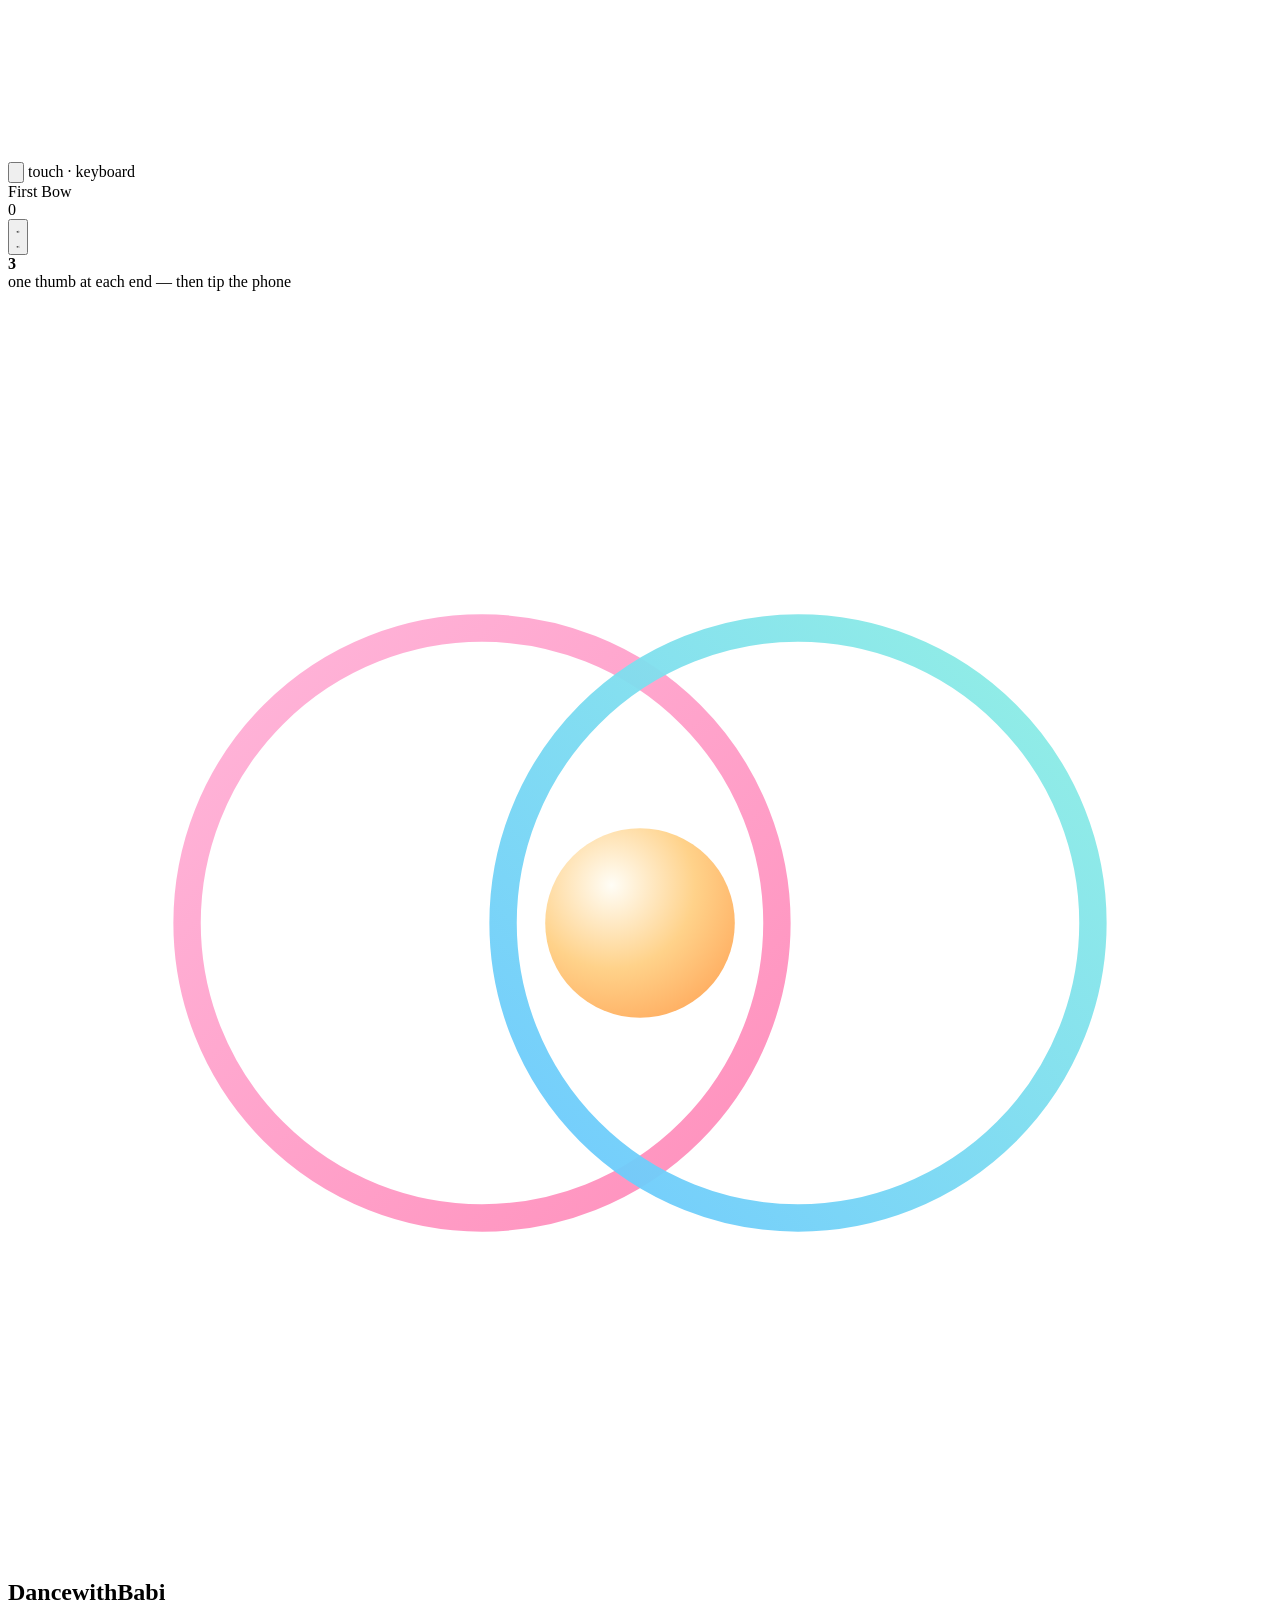
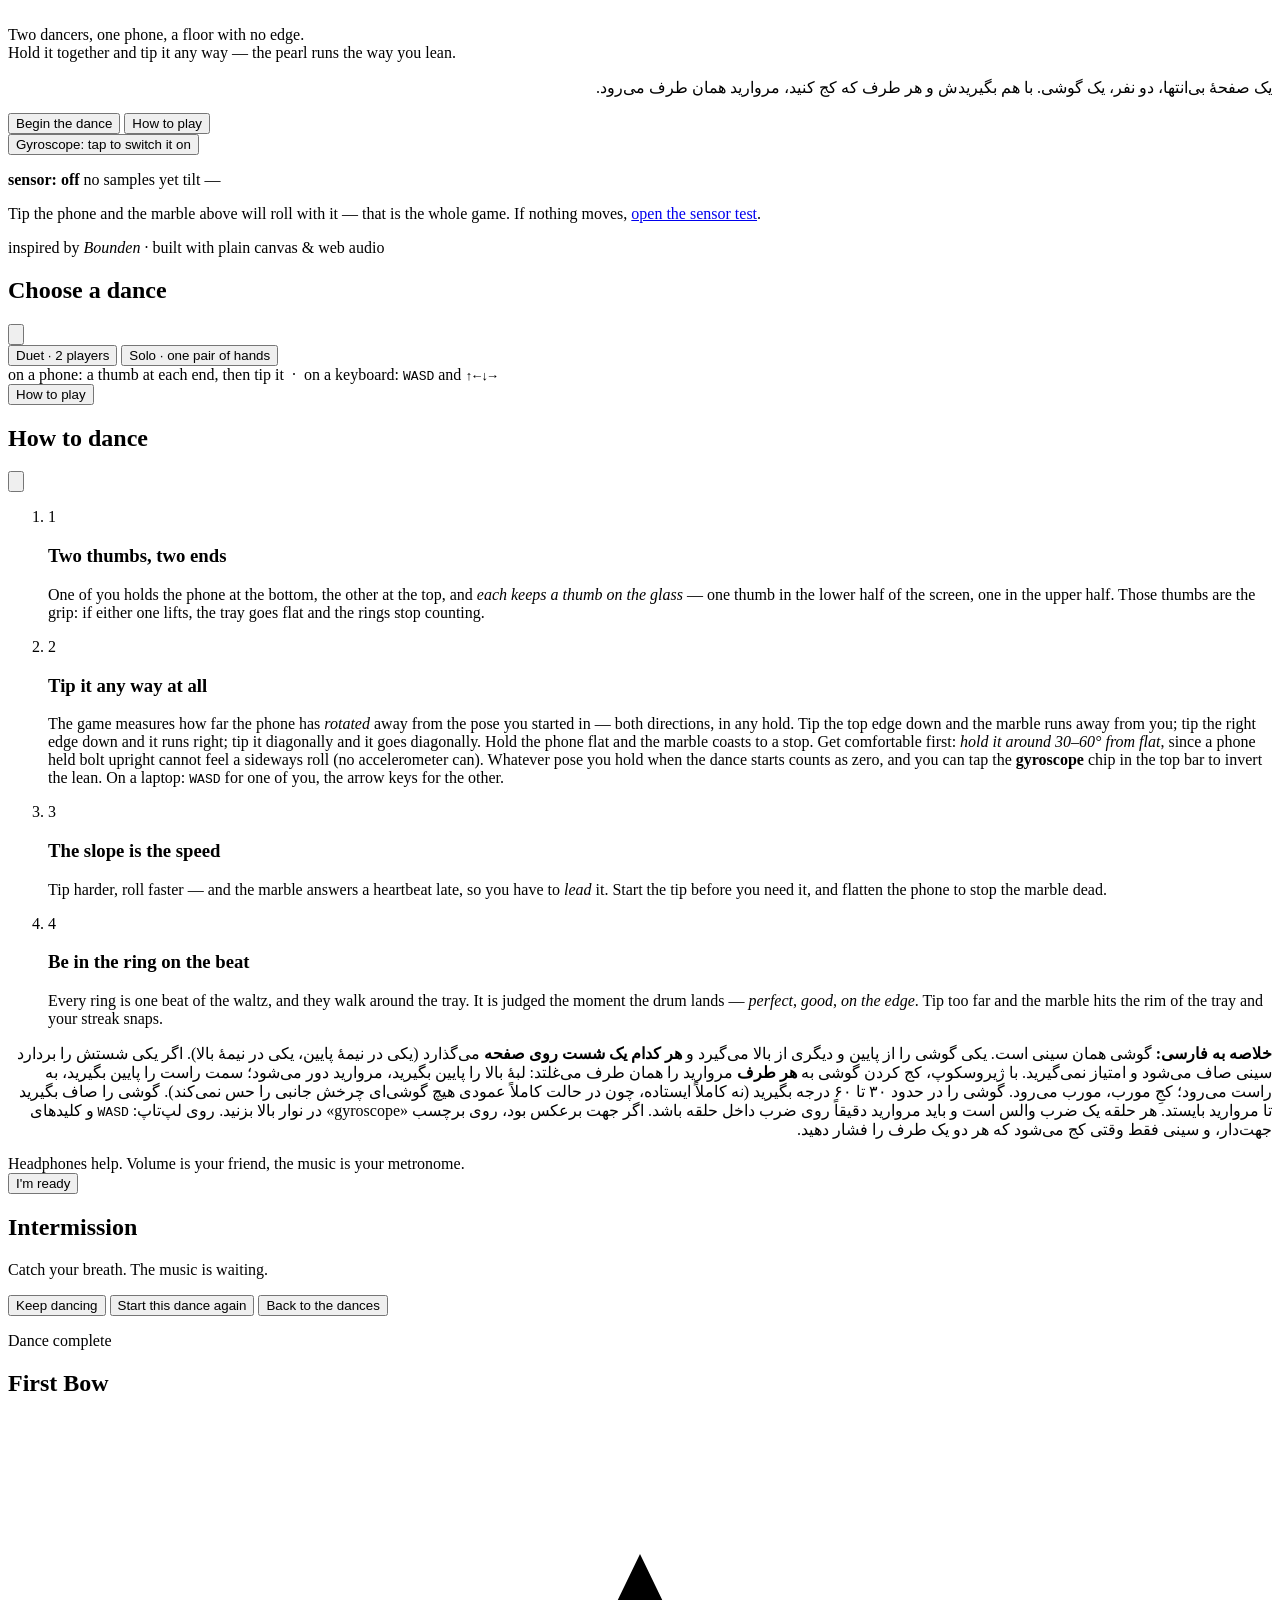
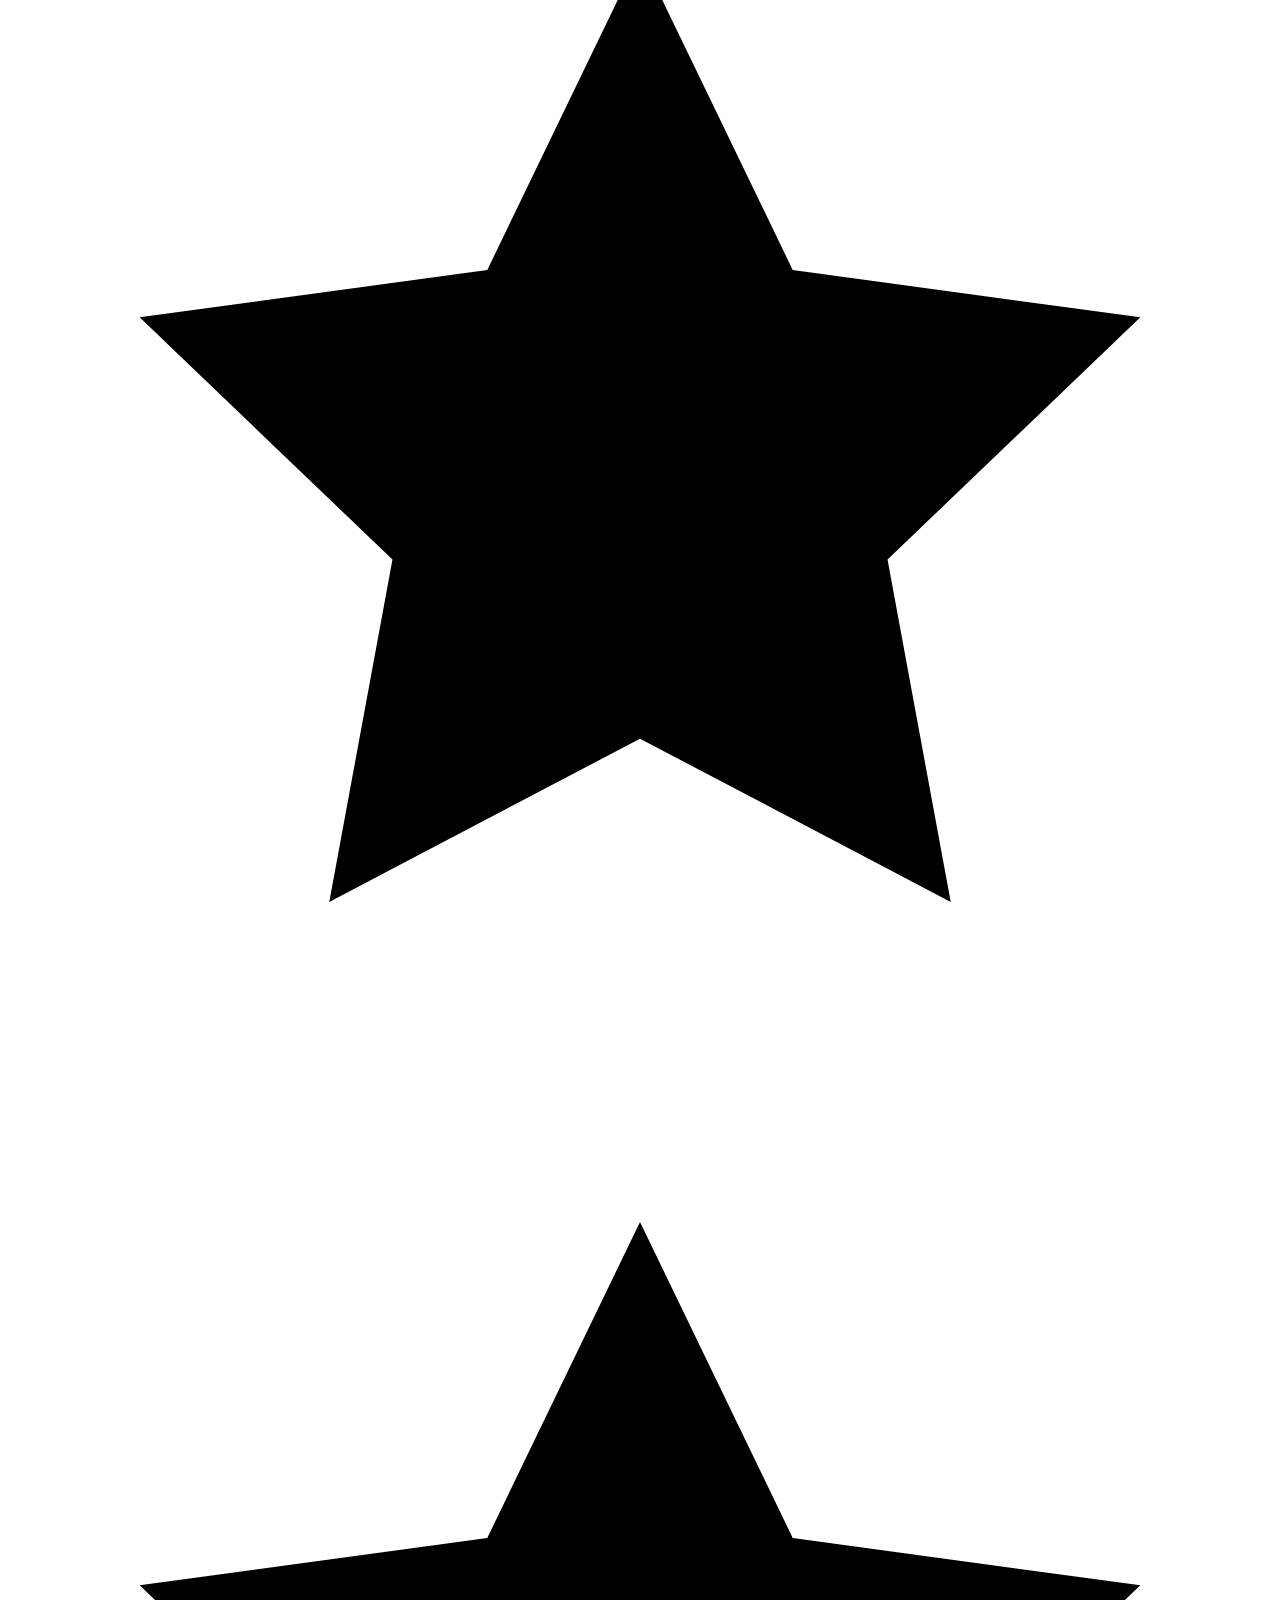
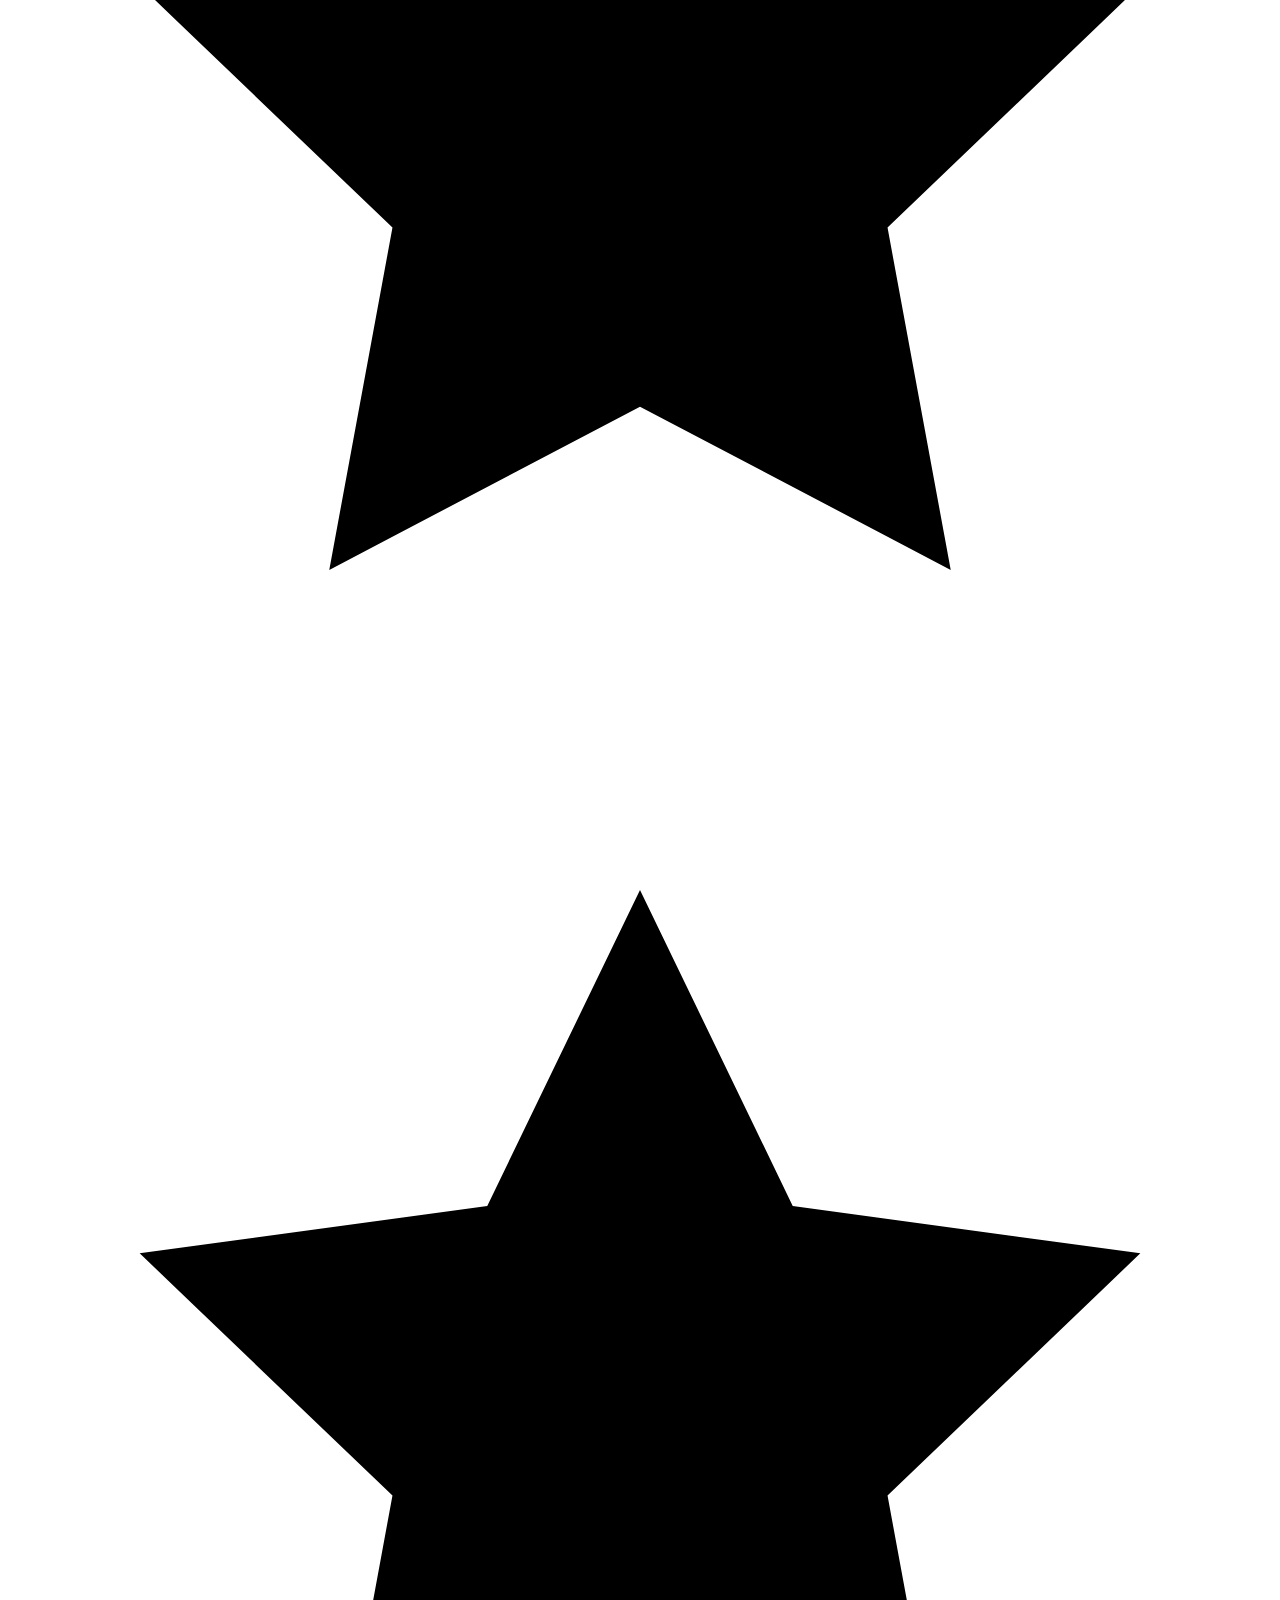
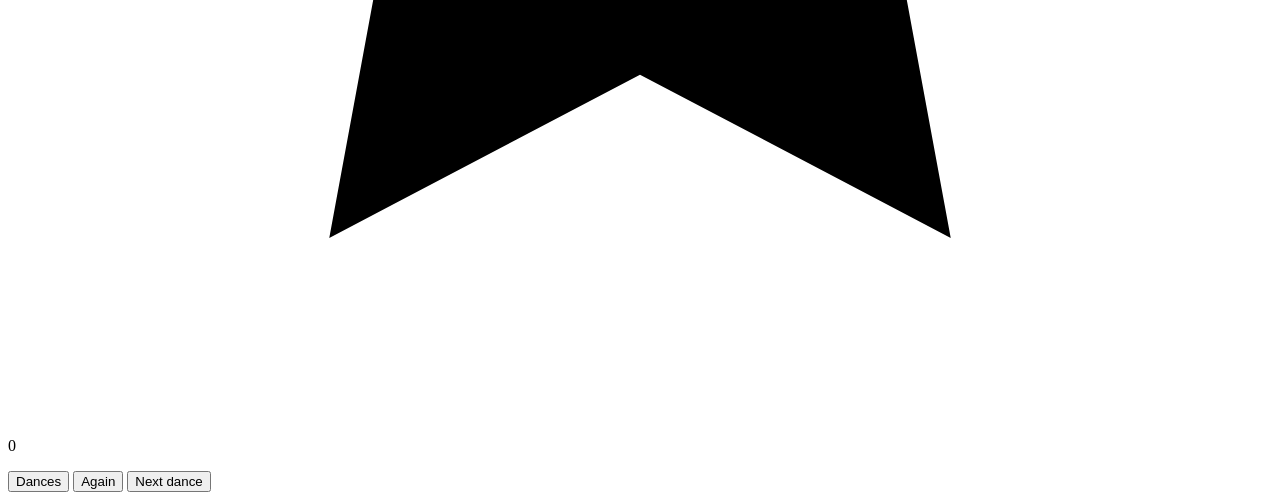
==== tools/template.html @ 55d6f2b8 "an open floor, ten dances No more tray. The stage is boundless.  - paths.js: the ribbon under the da" ====
<!doctype html>
<html lang="en">
<head>
<meta charset="utf-8" />
<meta name="viewport" content="width=device-width, initial-scale=1, viewport-fit=cover, maximum-scale=1, user-scalable=no" />
<title>Dance with Babi — a duet for one screen</title>
<meta name="description" content="Dance with Babi is a two-player dancing game for one phone. Hold it together, a thumb at each end, and tip it: the marble on screen rolls exactly the way your phone leans. Land it in every ring on the beat." />
<meta name="theme-color" content="#08050f" />
<meta property="og:title" content="Dance with Babi" />
<meta property="og:description" content="A two-player dancing game for one phone. Tip the phone any way you like and the marble rolls; land it in the ring on the beat." />
<meta property="og:type" content="website" />
<link rel="icon" href="data:image/svg+xml,%3Csvg xmlns='http://www.w3.org/2000/svg' viewBox='0 0 64 64'%3E%3Crect width='64' height='64' rx='14' fill='%230b0714'/%3E%3Ccircle cx='25' cy='32' r='13' fill='none' stroke='%23ff9ecb' stroke-width='3'/%3E%3Ccircle cx='39' cy='32' r='13' fill='none' stroke='%238ff0e2' stroke-width='3'/%3E%3Ccircle cx='32' cy='32' r='4' fill='%23ffd28a'/%3E%3C/svg%3E" />
<!-- /* INLINE:STYLE */ -->
</head>
<body>
<canvas id="stage" aria-label="Dance with Babi play field"></canvas>

<div id="ui">
  <!-- ─────────────────────────── HUD ─────────────────────────── -->
  <header id="topbar" class="hidden">
    <button class="icon-btn" id="btn-pause" aria-label="Pause">
      <svg viewBox="0 0 24 24" aria-hidden="true"><rect x="7" y="5" width="3.4" height="14" rx="1.4"/><rect x="13.6" y="5" width="3.4" height="14" rx="1.4"/></svg>
    </button>
    <span id="ctl" class="ctl">touch · keyboard</span>
    <div class="level-chip">
      <span id="hud-level">First Bow</span>
      <div class="progress"><i id="hud-progress"></i></div>
    </div>
    <div class="score-wrap">
      <span id="hud-score">0</span>
      <small id="hud-combo"></small>
    </div>
    <button class="icon-btn" id="btn-sound" aria-label="Toggle sound">
      <svg viewBox="0 0 24 24" aria-hidden="true" class="on"><path d="M4 9.5h3.2L12 6v12L7.2 14.5H4z"/><path d="M15.6 8.6a4.8 4.8 0 0 1 0 6.8" fill="none" stroke="currentColor" stroke-width="1.8" stroke-linecap="round"/><path d="M18.2 6a8.2 8.2 0 0 1 0 12" fill="none" stroke="currentColor" stroke-width="1.8" stroke-linecap="round"/></svg>
      <svg viewBox="0 0 24 24" aria-hidden="true" class="off"><path d="M4 9.5h3.2L12 6v12L7.2 14.5H4z"/><path d="M16 9.5l5 5M21 9.5l-5 5" fill="none" stroke="currentColor" stroke-width="1.8" stroke-linecap="round"/></svg>
    </button>
  </header>

  <div id="countin" class="hidden"><b>3</b></div>
  <div id="hint" class="hidden">one thumb at each end — then tip the phone</div>
  <div id="judge" aria-live="polite"></div>

  <!-- ──────────────────────── SCREENS ──────────────────────── -->
  <main id="screens">

    <!-- TITLE -->
    <section class="screen" id="screen-title">
      <div class="panel title-panel">
        <div class="emblem">
          <svg viewBox="0 0 120 120" aria-hidden="true">
            <defs>
              <linearGradient id="emb-a" x1="0" y1="0" x2="1" y2="1">
                <stop offset="0" stop-color="#ffb3d9"/><stop offset="1" stop-color="#ff8ab8"/>
              </linearGradient>
              <linearGradient id="emb-b" x1="1" y1="0" x2="0" y2="1">
                <stop offset="0" stop-color="#8ff0e2"/><stop offset="1" stop-color="#69c7ff"/>
              </linearGradient>
              <radialGradient id="emb-p" cx="0.35" cy="0.3" r="0.8">
                <stop offset="0" stop-color="#fffdf6"/><stop offset="0.55" stop-color="#ffd28a"/><stop offset="1" stop-color="#ffab5e"/>
              </radialGradient>
            </defs>
            <circle cx="45" cy="60" r="28" fill="none" stroke="url(#emb-a)" stroke-width="2.6" opacity=".95"/>
            <circle cx="75" cy="60" r="28" fill="none" stroke="url(#emb-b)" stroke-width="2.6" opacity=".95"/>
            <circle cx="60" cy="60" r="9" fill="url(#emb-p)"/>
          </svg>
        </div>
        <h1>Dance<span class="with">with</span>Babi</h1>
        <p class="tagline">Two dancers, one phone, a floor with no edge.<br/>Hold it together and tip it any way — the pearl runs the way you lean.</p>
        <p class="tagline fa" dir="rtl" lang="fa">یک صفحهٔ بی‌انتها، دو نفر، یک گوشی. با هم بگیریدش و هر طرف که کج کنید، مروارید همان طرف می‌رود.</p>
        <div class="title-actions">
          <button class="btn primary" data-go="levels">Begin the dance</button>
          <button class="btn ghost" data-go="howto">How to play</button>
        </div>
        <button class="motion-btn" id="btn-motion" type="button">
          <i class="dot" aria-hidden="true"></i>
          <span id="motion-label">Gyroscope: tap to switch it on</span>
        </button>
        <p class="motion-note hidden" id="motion-note"></p>
        <div class="sensor" id="sensor">
          <b id="sensor-state">sensor: off</b>
          <span id="sensor-raw">no samples yet</span>
          <span id="sensor-tilt">tilt —</span>
        </div>
        <p class="motion-tip">Tip the phone and the marble above will roll with it — that is the whole game.
          If nothing moves, <a href="./sensor.html">open the sensor test</a>.</p>
        
        <p class="foot-note">inspired by <em>Bounden</em> · built with plain canvas &amp; web audio</p>
      </div>
    </section>

    <!-- LEVEL SELECT -->
    <section class="screen hidden" id="screen-levels">
      <div class="panel wide">
        <div class="panel-head">
          <h2>Choose a dance</h2>
          <button class="icon-btn small" data-go="title" aria-label="Back">
            <svg viewBox="0 0 24 24" aria-hidden="true"><path d="M14.5 5.5L8 12l6.5 6.5" fill="none" stroke="currentColor" stroke-width="2" stroke-linecap="round" stroke-linejoin="round"/></svg>
          </button>
        </div>

        <div class="mode-switch" role="group" aria-label="Mode">
          <button class="seg active" data-mode="duet">Duet · 2 players</button>
          <button class="seg" data-mode="solo">Solo · one pair of hands</button>
        </div>

        <div id="level-grid" class="level-grid"></div>

        <div class="panel-foot">
          <div class="hint">
            on a phone: a thumb at each end, then tip it &nbsp;·&nbsp; on a keyboard: <kbd>W</kbd><kbd>A</kbd><kbd>S</kbd><kbd>D</kbd> and <kbd>↑</kbd><kbd>←</kbd><kbd>↓</kbd><kbd>→</kbd>
          </div>
          <button class="btn tiny ghost" data-go="howto">How to play</button>
        </div>
      </div>
    </section>

    <!-- HOW TO PLAY -->
    <section class="screen hidden" id="screen-howto">
      <div class="panel wide">
        <div class="panel-head">
          <h2>How to dance</h2>
          <button class="icon-btn small" data-go="levels" aria-label="Back">
            <svg viewBox="0 0 24 24" aria-hidden="true"><path d="M14.5 5.5L8 12l6.5 6.5" fill="none" stroke="currentColor" stroke-width="2" stroke-linecap="round" stroke-linejoin="round"/></svg>
          </button>
        </div>
        <ol class="steps">
          <li>
            <span class="num">1</span>
            <div>
              <h3>Two thumbs, two ends</h3>
              <p>One of you holds the phone at the bottom, the other at the top, and <em>each keeps a thumb on the glass</em> — one thumb in the lower half of the screen, one in the upper half. Those thumbs are the grip: if either one lifts, the tray goes flat and the rings stop counting.</p>
            </div>
          </li>
          <li>
            <span class="num">2</span>
            <div>
              <h3>Tip it any way at all</h3>
              <p>The game measures how far the phone has <em>rotated</em> away from the pose you started in — both directions, in any hold. Tip the top edge down and the marble runs away from you; tip the right edge down and it runs right; tip it diagonally and it goes diagonally. Hold the phone flat and the marble coasts to a stop. Get comfortable first: <em>hold it around 30–60° from flat</em>, since a phone held bolt upright cannot feel a sideways roll (no accelerometer can). Whatever pose you hold when the dance starts counts as zero, and you can tap the <b>gyroscope</b> chip in the top bar to invert the lean. On a laptop: <kbd>W</kbd><kbd>A</kbd><kbd>S</kbd><kbd>D</kbd> for one of you, the arrow keys for the other.</p>
            </div>
          </li>
          <li>
            <span class="num">3</span>
            <div>
              <h3>The slope is the speed</h3>
              <p>Tip harder, roll faster — and the marble answers a heartbeat late, so you have to <em>lead</em> it. Start the tip before you need it, and flatten the phone to stop the marble dead.</p>
            </div>
          </li>
          <li>
            <span class="num">4</span>
            <div>
              <h3>Be in the ring on the beat</h3>
              <p>Every ring is one beat of the waltz, and they walk around the tray. It is judged the moment the drum lands — <em>perfect</em>, <em>good</em>, <em>on the edge</em>. Tip too far and the marble hits the rim of the tray and your streak snaps.</p>
            </div>
          </li>
        </ol>
        <div class="steps fa" dir="rtl" lang="fa">
          <p><b>خلاصه به فارسی:</b> گوشی همان سینی است. یکی گوشی را از پایین و دیگری از بالا می‌گیرد و <b>هر کدام یک شست روی صفحه</b> می‌گذارد (یکی در نیمهٔ پایین، یکی در نیمهٔ بالا). اگر یکی شستش را بردارد سینی صاف می‌شود و امتیاز نمی‌گیرید. با ژیروسکوپ، کج کردن گوشی به <b>هر طرف</b> مروارید را همان طرف می‌غلتد: لبهٔ بالا را پایین بگیرید، مروارید دور می‌شود؛ سمت راست را پایین بگیرید، به راست می‌رود؛ کجِ مورب، مورب می‌رود. گوشی را در حدود ۳۰ تا ۶۰ درجه بگیرید (نه کاملاً ایستاده، چون در حالت کاملاً عمودی هیچ گوشی‌ای چرخش جانبی را حس نمی‌کند). گوشی را صاف بگیرید تا مروارید بایستد. هر حلقه یک ضرب والس است و باید مروارید دقیقاً روی ضرب داخل حلقه باشد. اگر جهت برعکس بود، روی برچسب «gyroscope» در نوار بالا بزنید. روی لپ‌تاپ: <kbd>W</kbd><kbd>A</kbd><kbd>S</kbd><kbd>D</kbd> و کلیدهای جهت‌دار، و سینی فقط وقتی کج می‌شود که هر دو یک طرف را فشار دهید.</p>
        </div>
        <div class="panel-foot">
          <div class="hint">Headphones help. Volume is your friend, the music is your metronome.</div>
          <button class="btn primary" data-go="levels">I'm ready</button>
        </div>
      </div>
    </section>

    <!-- PAUSE -->
    <section class="screen hidden" id="screen-pause">
      <div class="panel">
        <h2>Intermission</h2>
        <p class="tagline">Catch your breath. The music is waiting.</p>
        <div class="stack">
          <button class="btn primary" data-pause="resume">Keep dancing</button>
          <button class="btn ghost" data-pause="restart">Start this dance again</button>
          <button class="btn ghost" data-pause="quit">Back to the dances</button>
        </div>
      </div>
    </section>

    <!-- RESULTS -->
    <section class="screen hidden" id="screen-results">
      <div class="panel">
        <p class="kicker" id="res-kicker">Dance complete</p>
        <h2 id="res-title">First Bow</h2>
        <div class="stars" id="res-stars">
          <svg viewBox="0 0 24 24"><path d="M12 2.6l2.9 6 6.6.9-4.8 4.6 1.2 6.5L12 17.5 6.1 20.6l1.2-6.5L2.5 9.5l6.6-.9z"/></svg>
          <svg viewBox="0 0 24 24"><path d="M12 2.6l2.9 6 6.6.9-4.8 4.6 1.2 6.5L12 17.5 6.1 20.6l1.2-6.5L2.5 9.5l6.6-.9z"/></svg>
          <svg viewBox="0 0 24 24"><path d="M12 2.6l2.9 6 6.6.9-4.8 4.6 1.2 6.5L12 17.5 6.1 20.6l1.2-6.5L2.5 9.5l6.6-.9z"/></svg>
        </div>
        <p class="res-score"><span id="res-score">0</span><small id="res-best"></small></p>
        <div class="res-breakdown" id="res-breakdown"></div>
        <div class="stack row">
          <button class="btn ghost" data-go="levels">Dances</button>
          <button class="btn primary" id="btn-again">Again</button>
          <button class="btn ghost hidden" id="btn-next">Next dance</button>
        </div>
      </div>
    </section>

  </main>
</div>

<!-- /* INLINE:SCRIPT */ -->
</body>
</html>
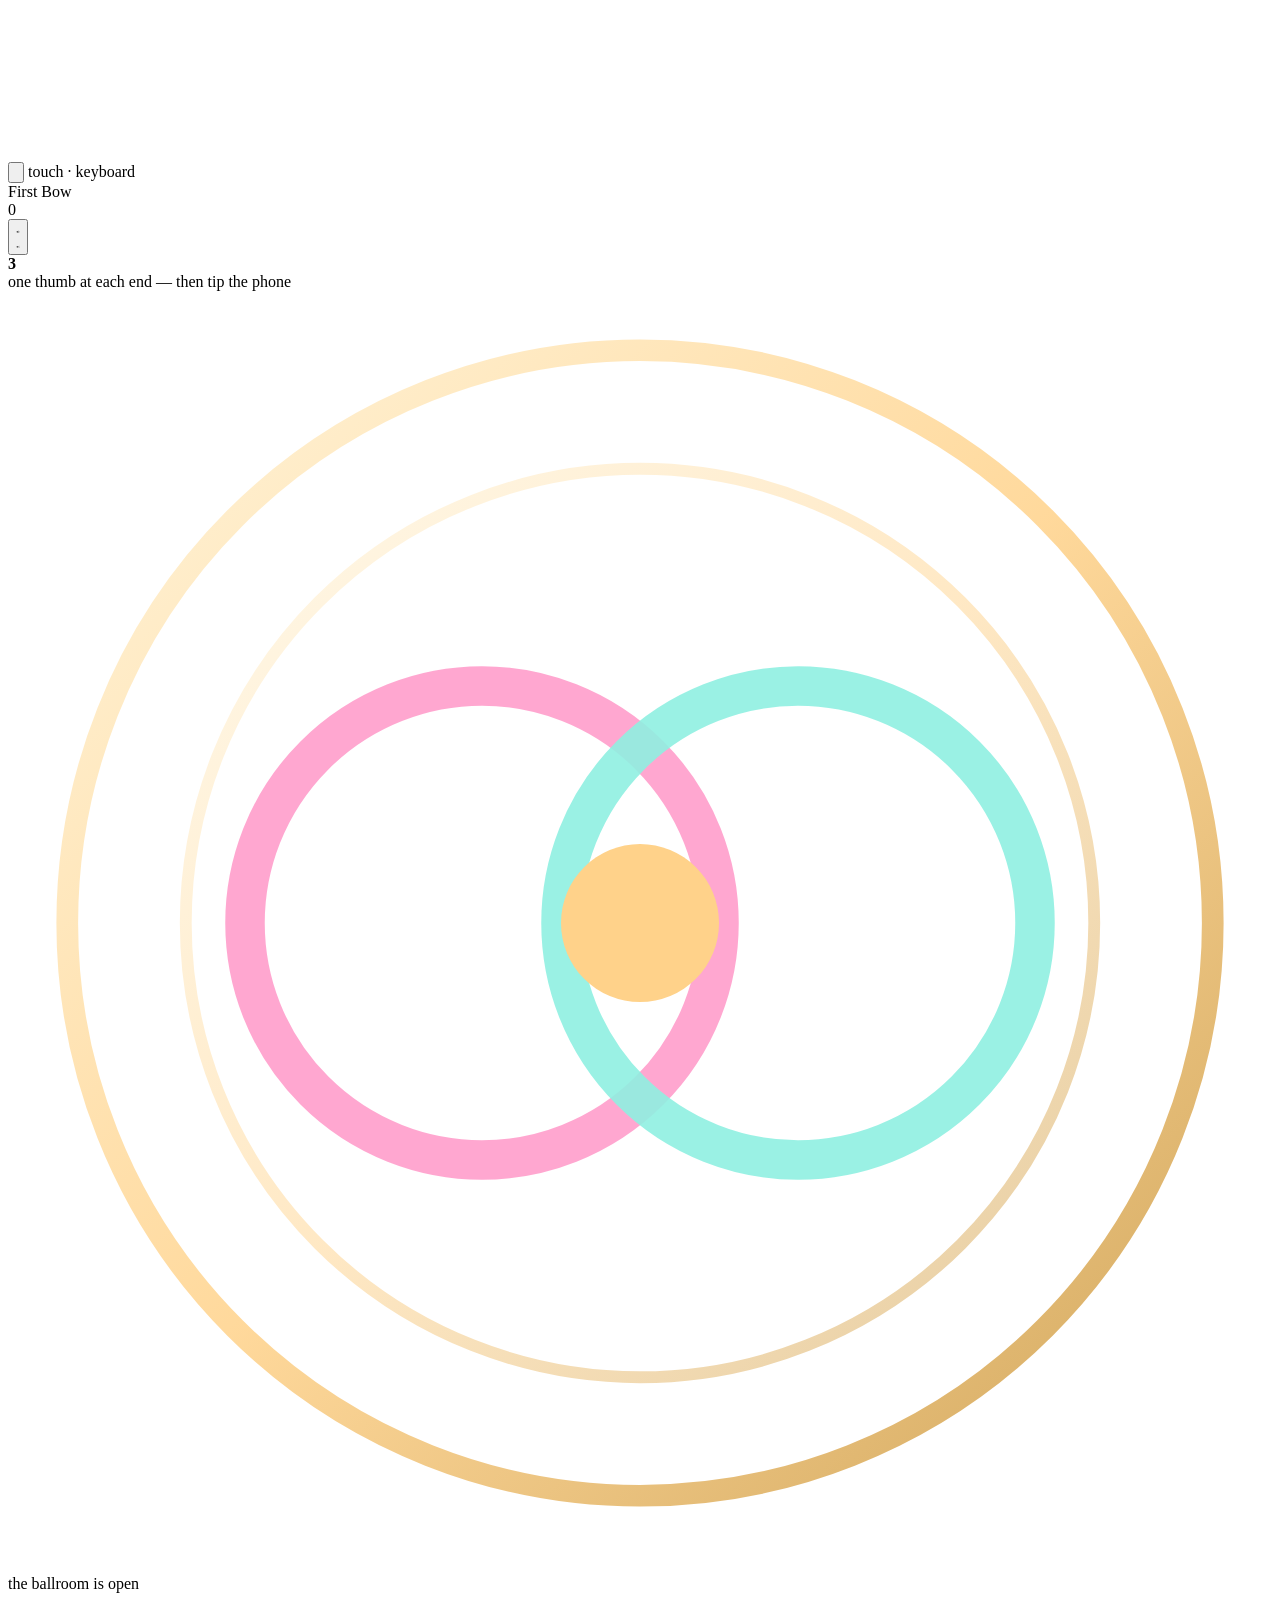
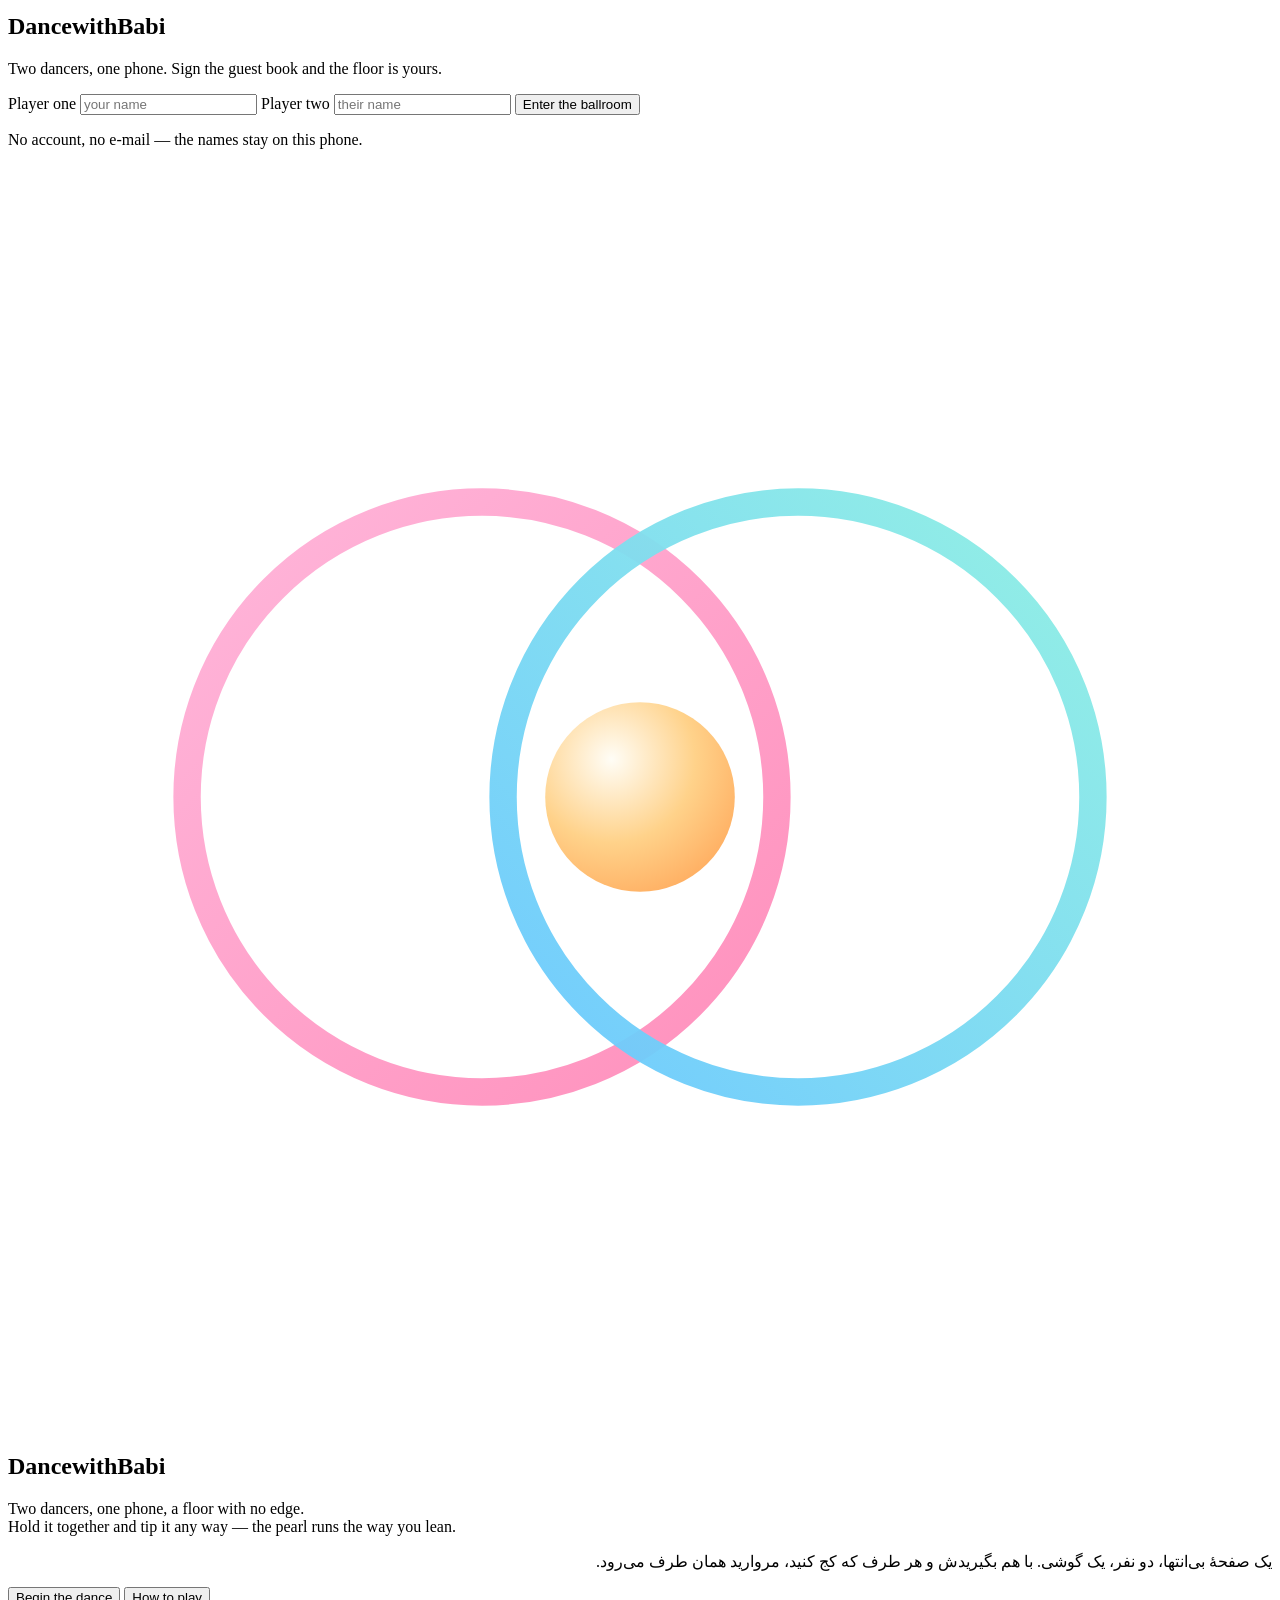
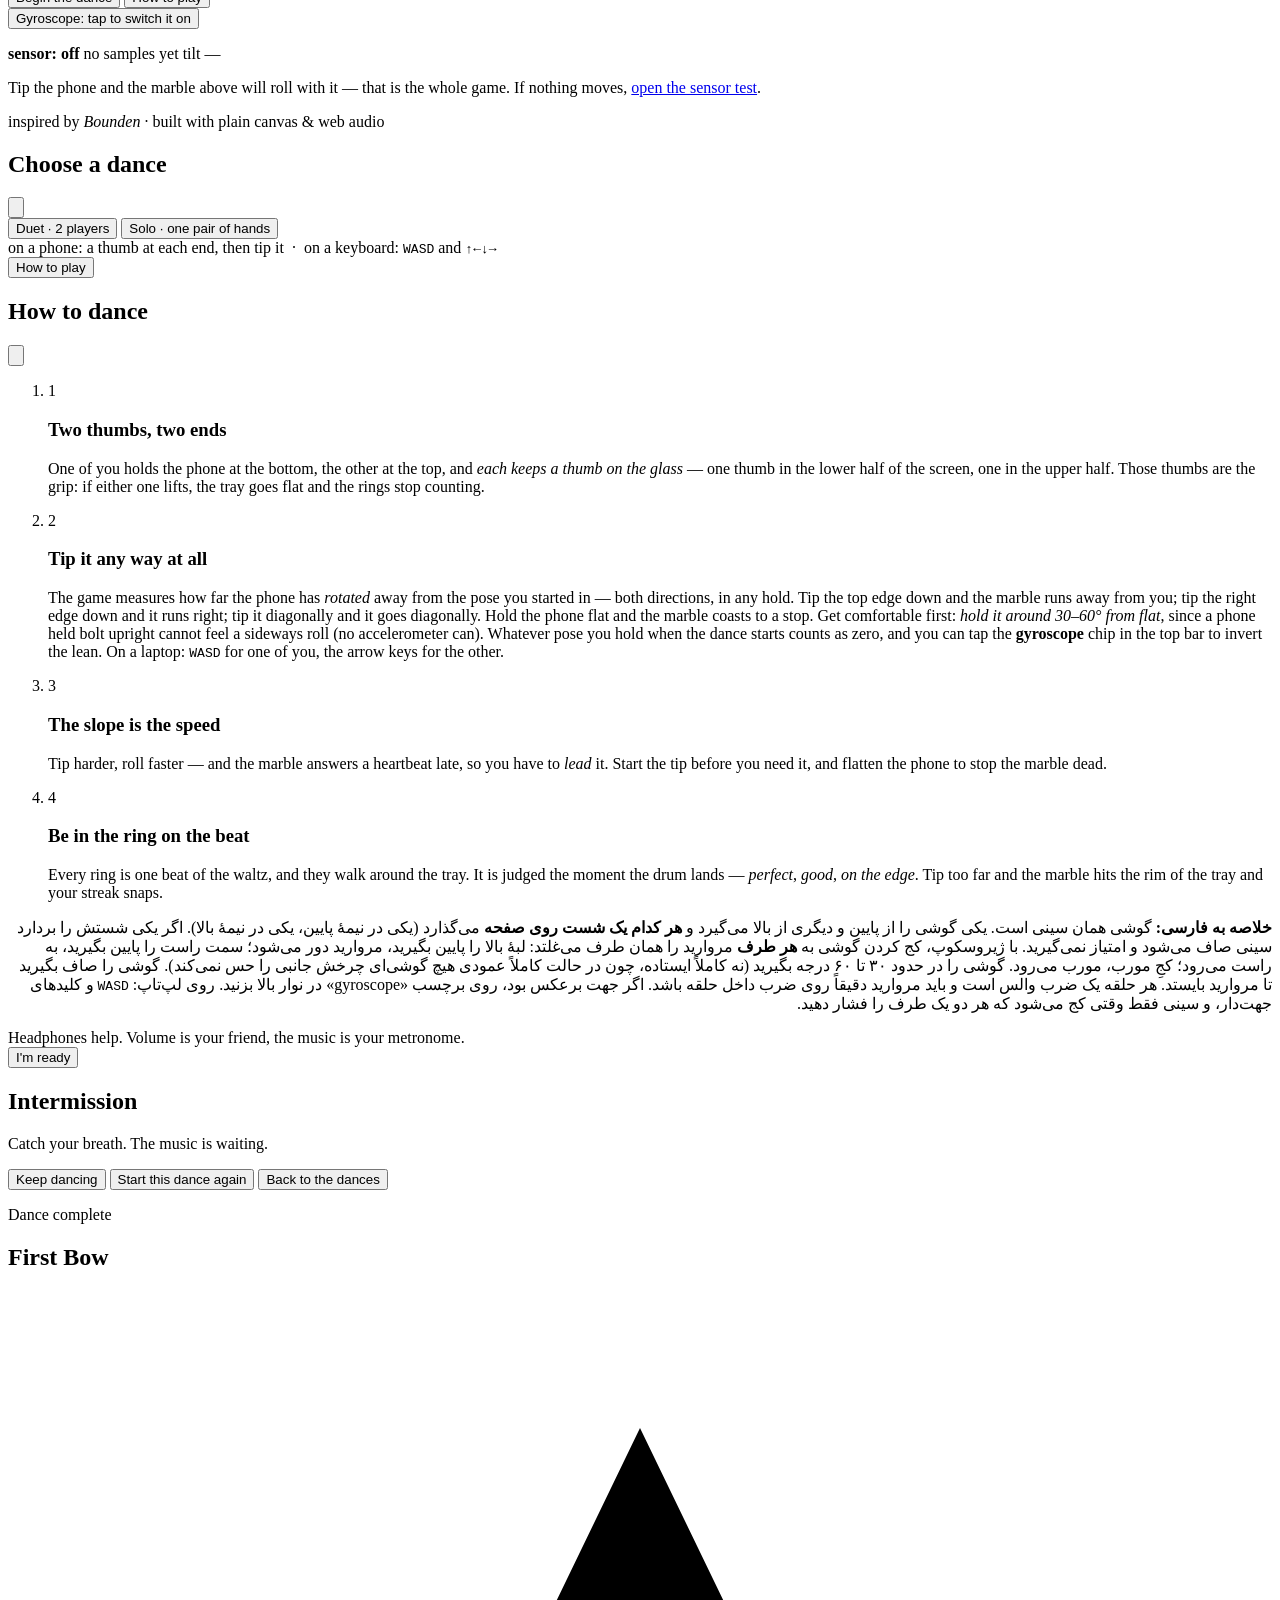
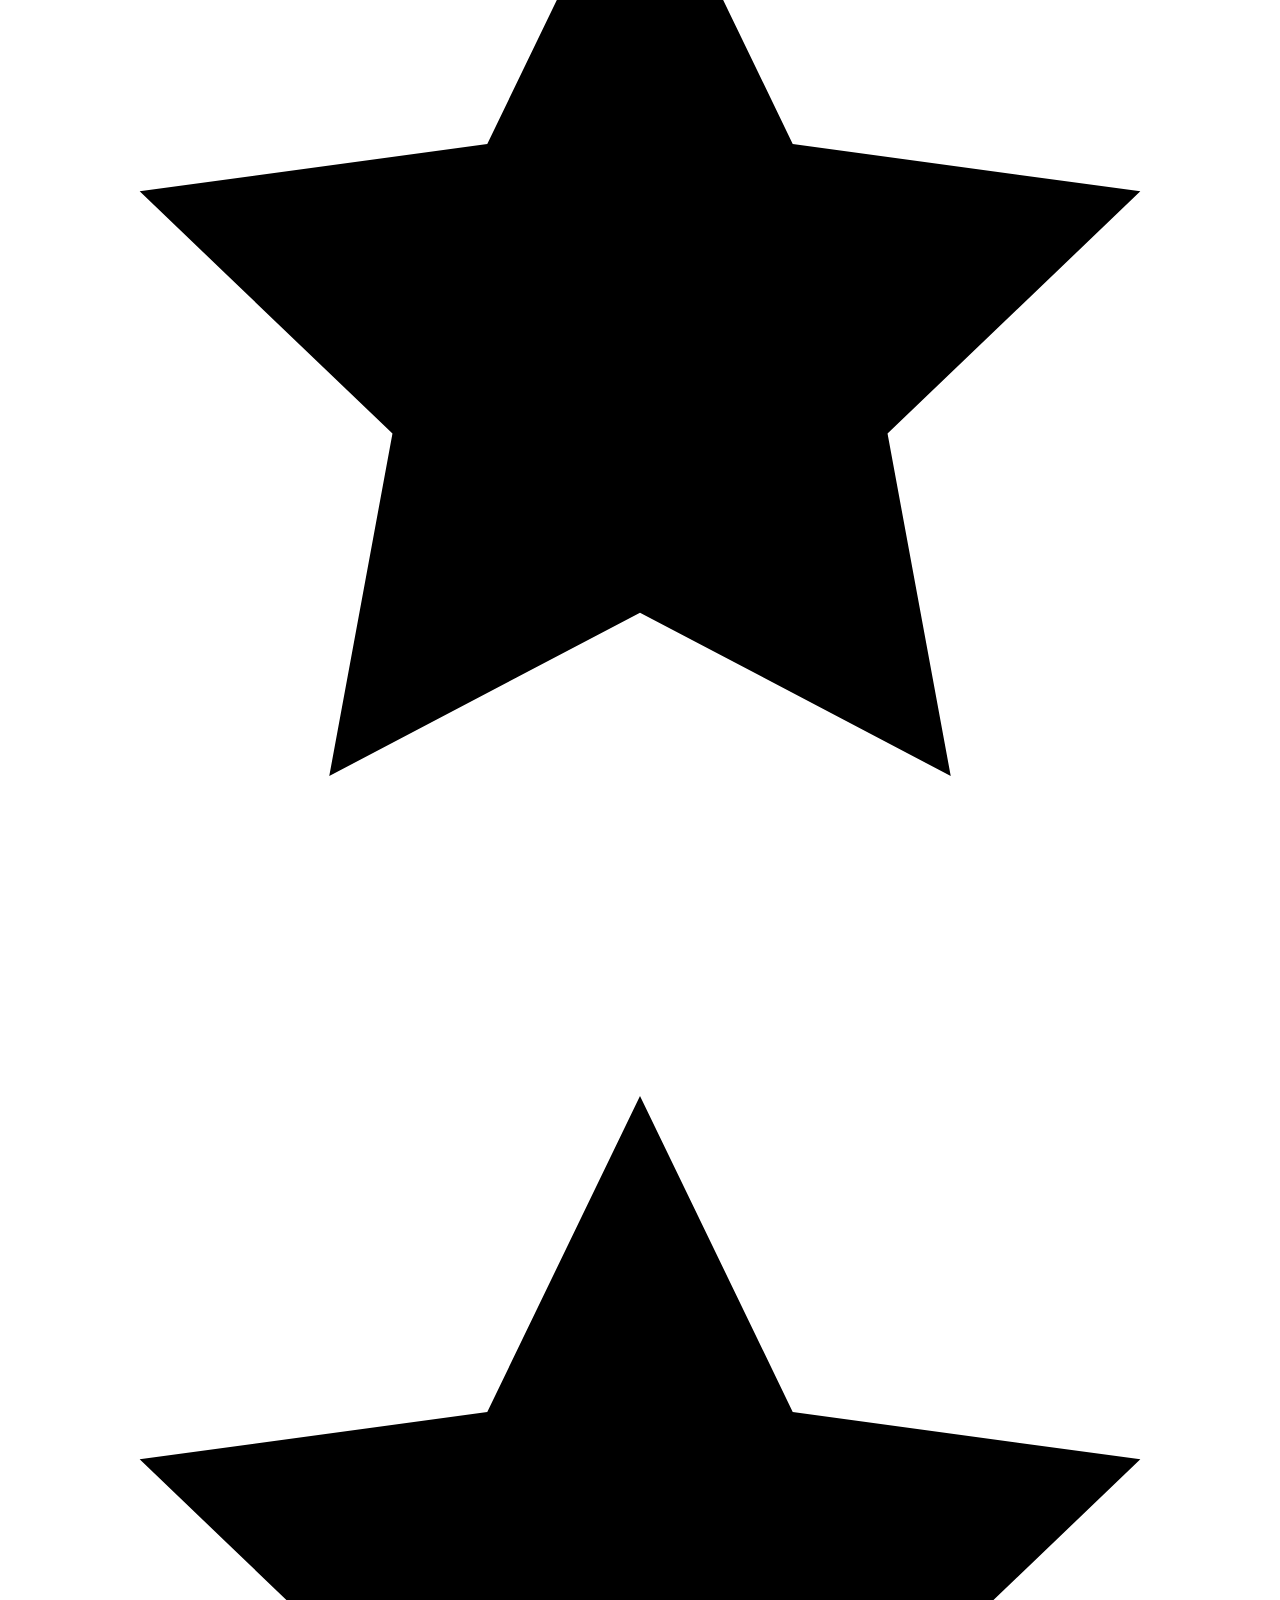
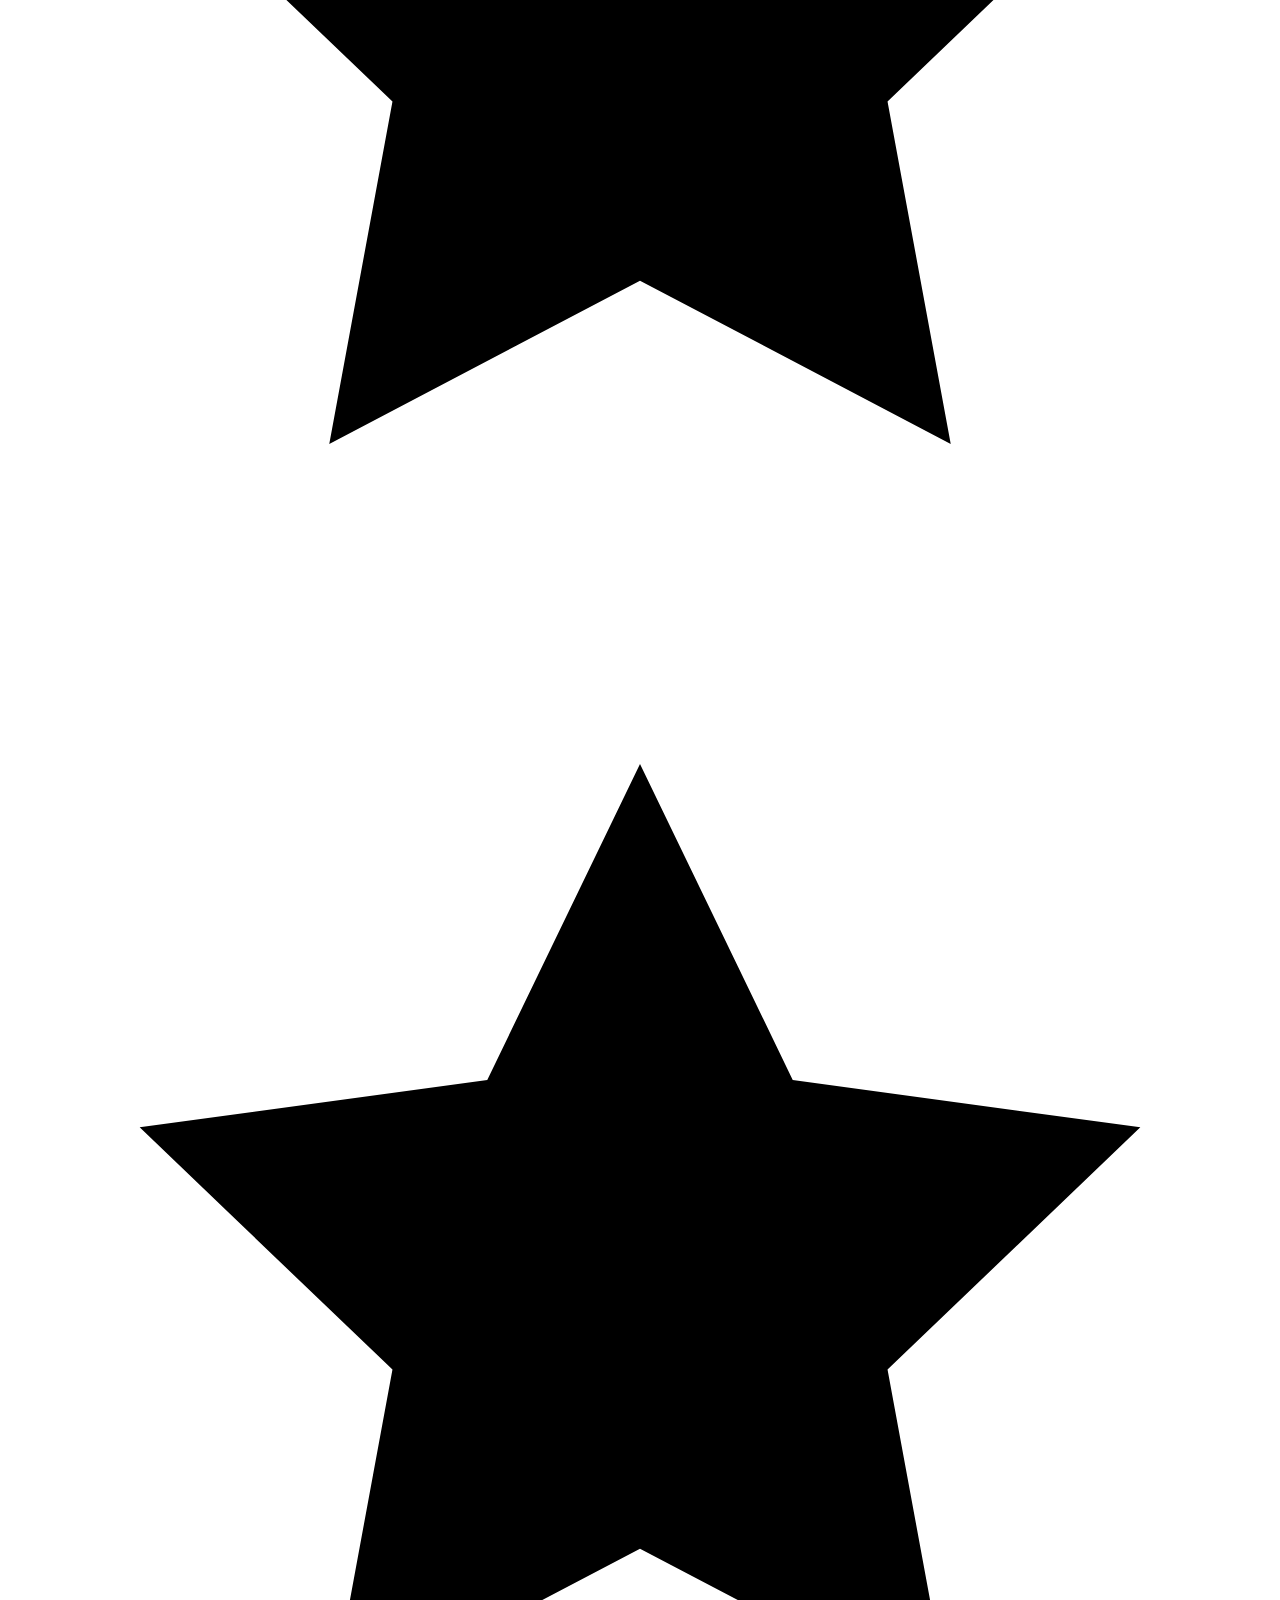
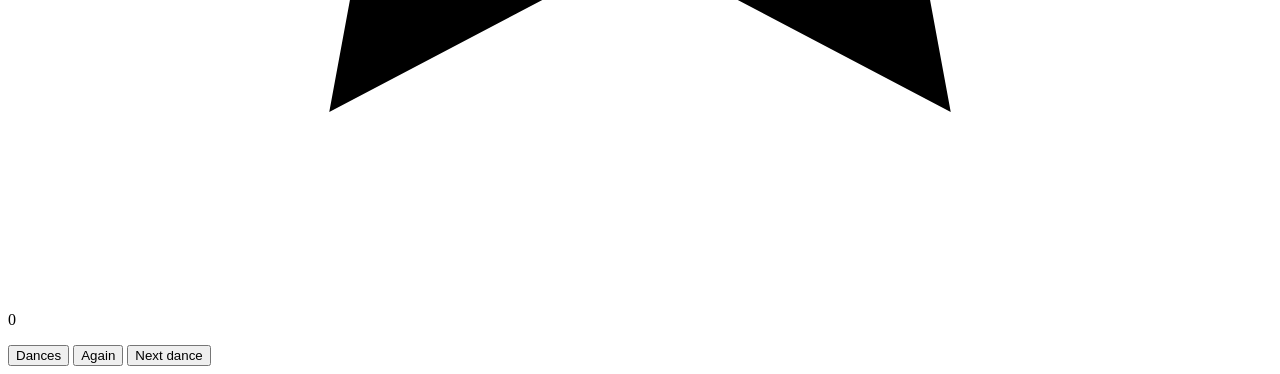
==== commit b652dd78: "petavu.ir, longer dances, thumbs instead of a level, and a door - CNAME: the ballroom now lives at p" ====
--- a/tools/template.html
+++ b/tools/template.html
@@ -43,6 +43,43 @@
   <!-- ──────────────────────── SCREENS ──────────────────────── -->
   <main id="screens">
 
+    <!-- WELCOME (the door to the ballroom) -->
+    <section class="screen" id="screen-login">
+      <div class="panel login-panel">
+        <div class="login-mark">
+          <svg viewBox="0 0 64 64" aria-hidden="true">
+            <defs>
+              <linearGradient id="lg-gold" x1="0" y1="0" x2="1" y2="1">
+                <stop offset="0" stop-color="#fff3d6"/><stop offset="0.5" stop-color="#ffd28a"/><stop offset="1" stop-color="#c9973f"/>
+              </linearGradient>
+            </defs>
+            <circle cx="32" cy="32" r="29" fill="none" stroke="url(#lg-gold)" stroke-width="1.1" opacity=".85"/>
+            <circle cx="32" cy="32" r="23" fill="none" stroke="url(#lg-gold)" stroke-width=".6" opacity=".5"/>
+            <circle cx="24" cy="32" r="12" fill="none" stroke="#ff9ecb" stroke-width="2" opacity=".9"/>
+            <circle cx="40" cy="32" r="12" fill="none" stroke="#8ff0e2" stroke-width="2" opacity=".9"/>
+            <circle cx="32" cy="32" r="4" fill="#ffd28a"/>
+          </svg>
+        </div>
+        <p class="kicker">the ballroom is open</p>
+        <h1 class="login-title">Dance<span class="with">with</span>Babi</h1>
+        <p class="tagline login-tag">Two dancers, one phone. Sign the guest book and the floor is yours.</p>
+
+        <form id="login-form" class="login-form" autocomplete="off">
+          <label class="field">
+            <span>Player one</span>
+            <input id="login-p1" type="text" maxlength="14" placeholder="your name" enterkeyhint="next" />
+          </label>
+          <label class="field">
+            <span>Player two</span>
+            <input id="login-p2" type="text" maxlength="14" placeholder="their name" enterkeyhint="go" />
+          </label>
+          <button class="btn primary login-go" type="submit">Enter the ballroom</button>
+        </form>
+
+        <p class="login-note">No account, no e-mail — the names stay on this phone.</p>
+      </div>
+    </section>
+
     <!-- TITLE -->
     <section class="screen" id="screen-title">
       <div class="panel title-panel">
@@ -84,7 +121,7 @@
         <p class="motion-tip">Tip the phone and the marble above will roll with it — that is the whole game.
           If nothing moves, <a href="./sensor.html">open the sensor test</a>.</p>
         
-        <p class="foot-note">inspired by <em>Bounden</em> · built with plain canvas &amp; web audio</p>
+        <p class="foot-note" id="title-names">inspired by <em>Bounden</em> · built with plain canvas &amp; web audio</p>
       </div>
     </section>
 
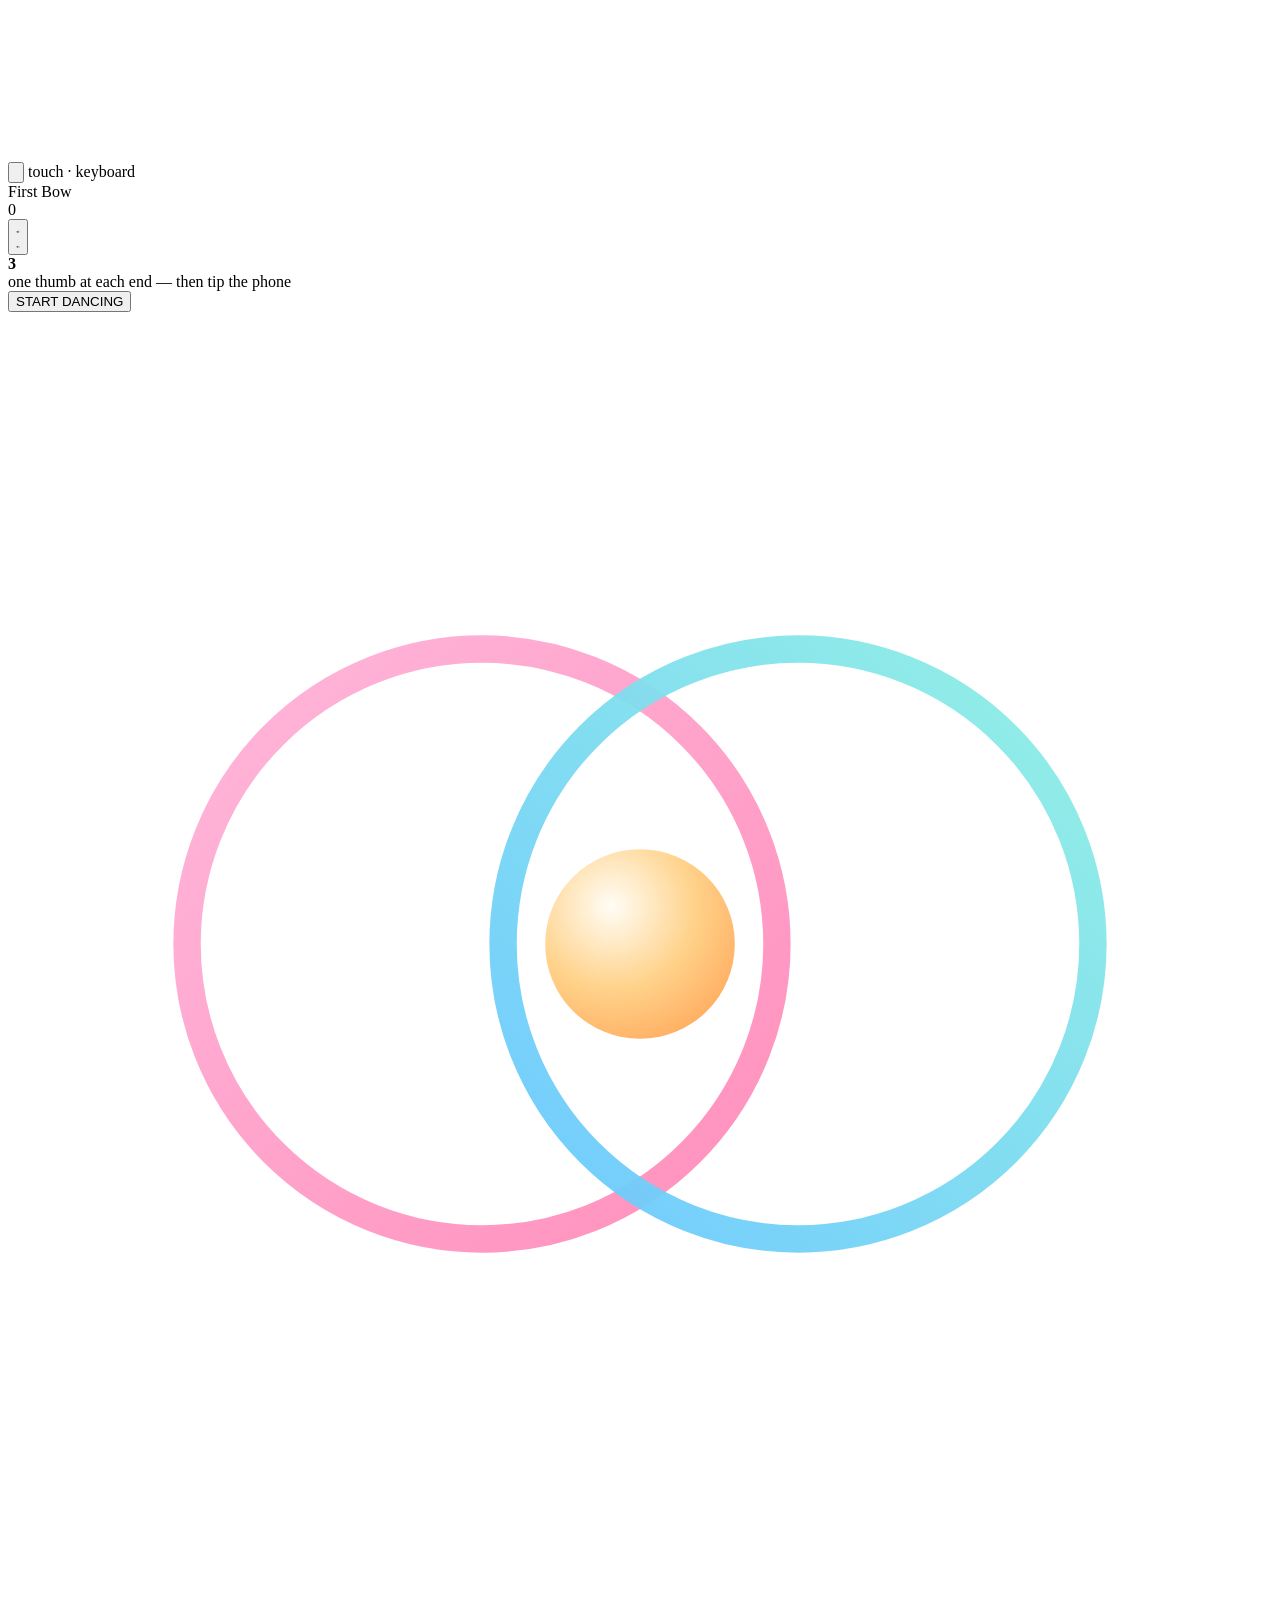
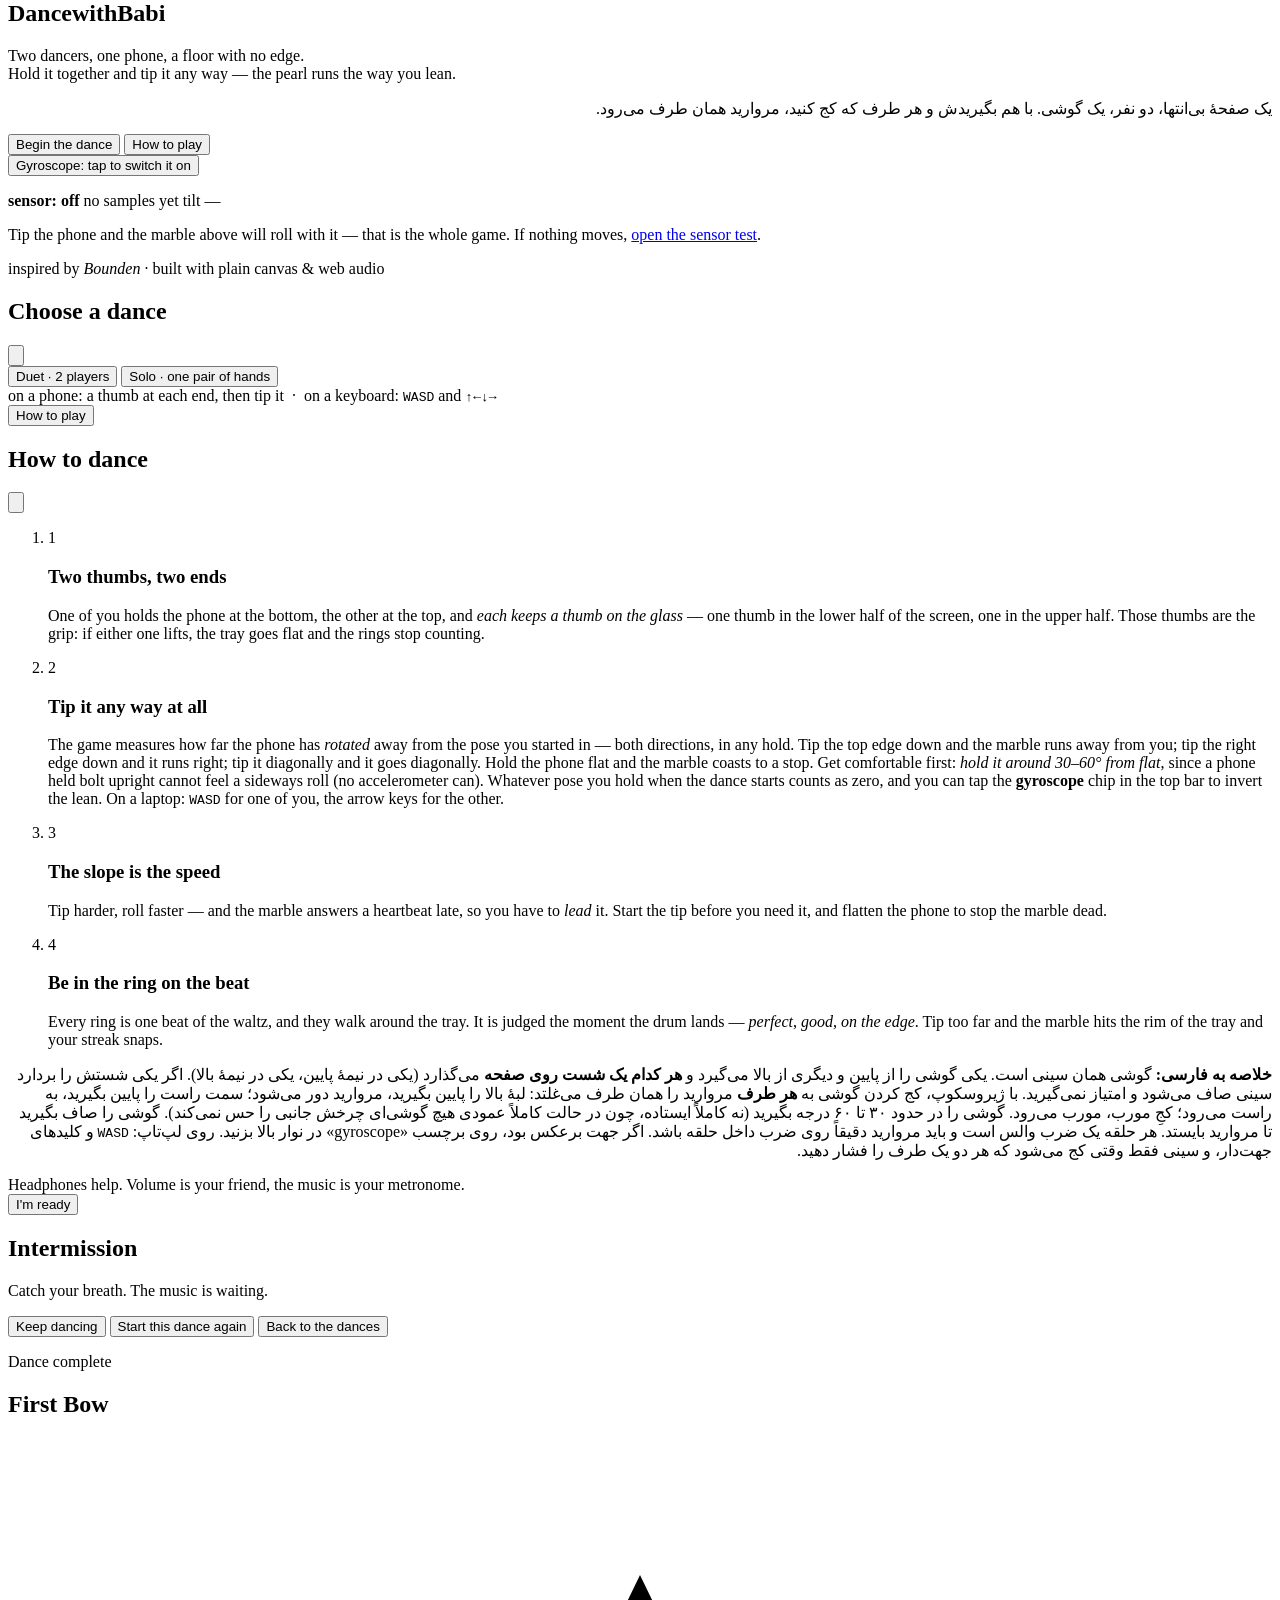
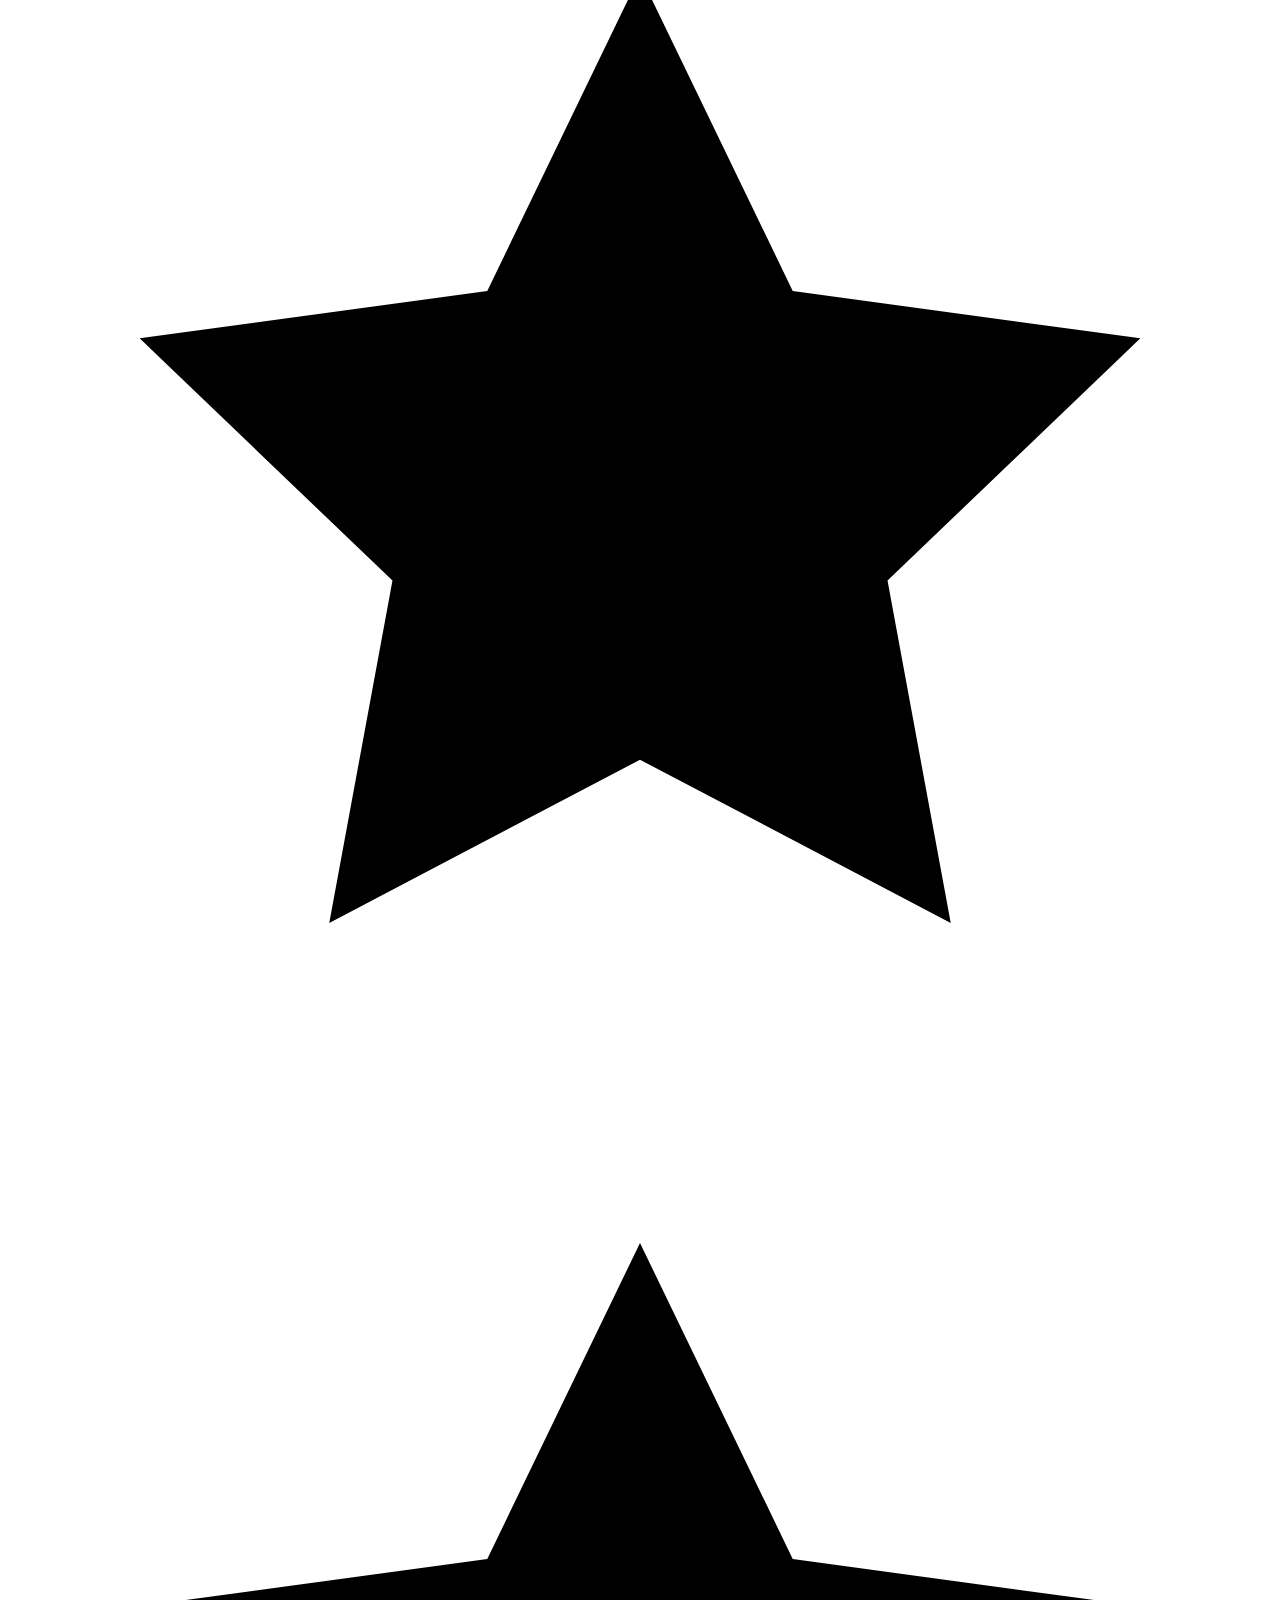
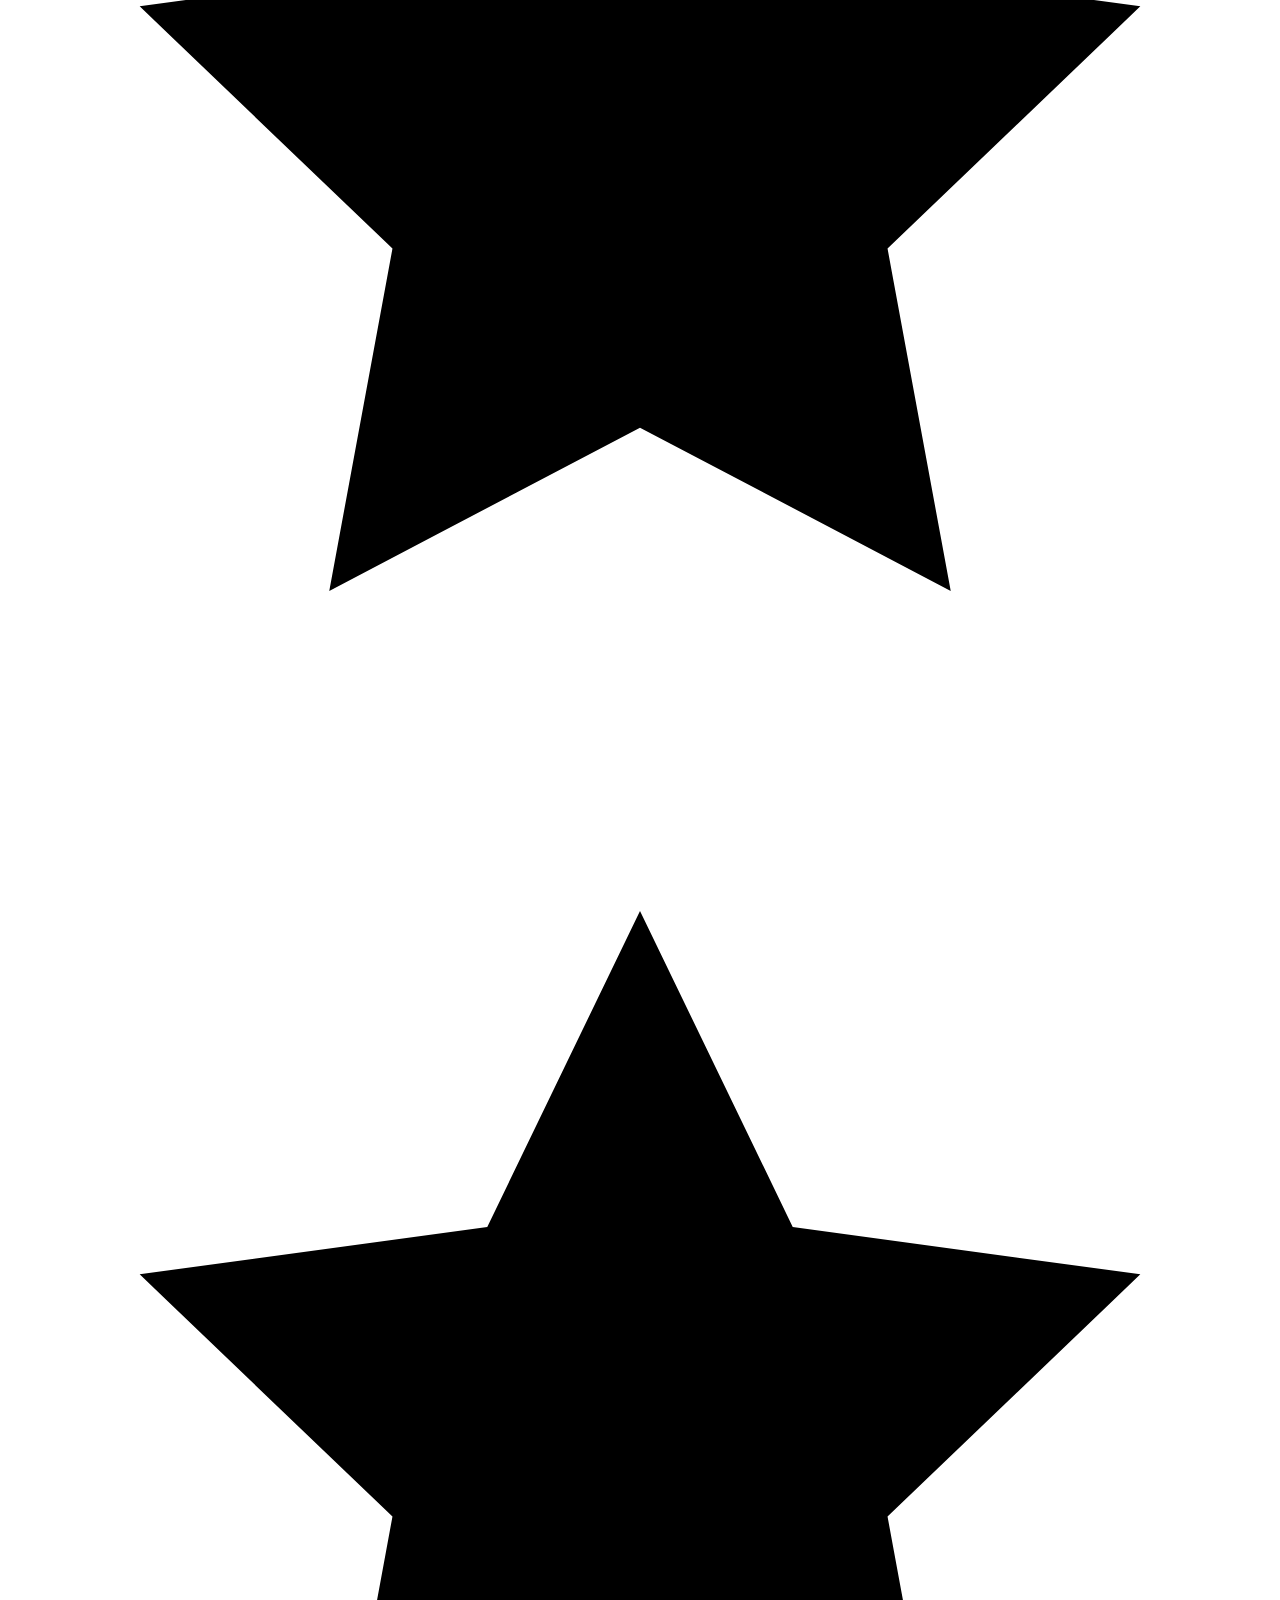
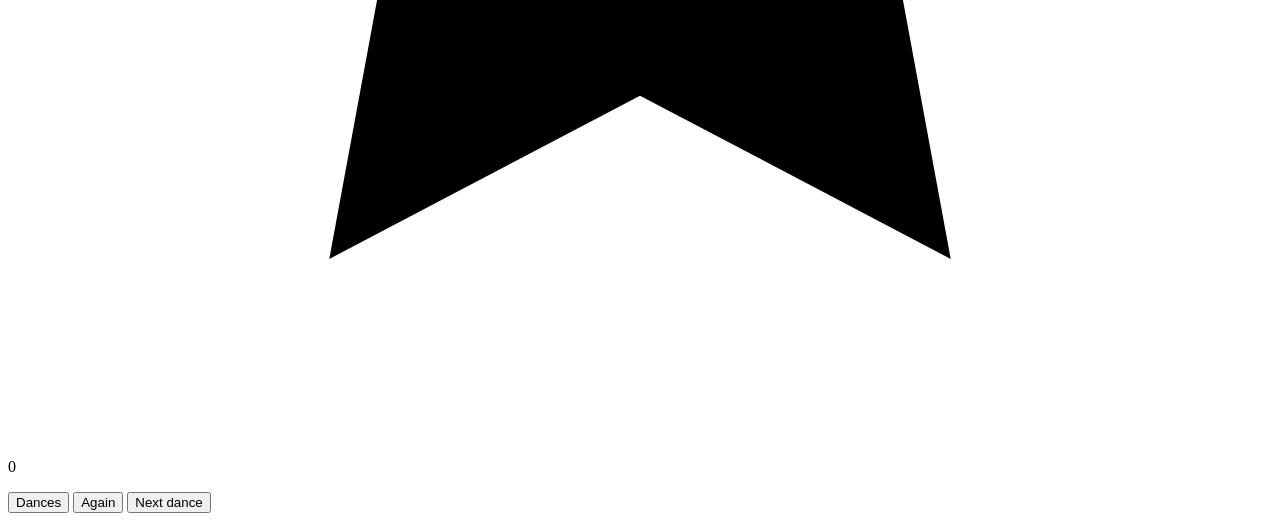
==== commit a66acb20: "poster entry screen with one button, og:image, home-screen icon" ====
--- a/tools/template.html
+++ b/tools/template.html
@@ -9,7 +9,20 @@
 <meta property="og:title" content="Dance with Babi" />
 <meta property="og:description" content="A two-player dancing game for one phone. Tip the phone any way you like and the marble rolls; land it in the ring on the beat." />
 <meta property="og:type" content="website" />
+<meta property="og:site_name" content="Dance with Babi" />
+<meta property="og:image" content="https://petavu.ir/poster.jpg" />
+<meta property="og:image:secure_url" content="https://petavu.ir/poster.jpg" />
+<meta property="og:image:type" content="image/jpeg" />
+<meta property="og:image:width" content="1024" />
+<meta property="og:image:height" content="1280" />
+<meta name="twitter:card" content="summary_large_image" />
+<meta name="twitter:image" content="https://petavu.ir/poster.jpg" />
 <link rel="icon" href="data:image/svg+xml,%3Csvg xmlns='http://www.w3.org/2000/svg' viewBox='0 0 64 64'%3E%3Crect width='64' height='64' rx='14' fill='%230b0714'/%3E%3Ccircle cx='25' cy='32' r='13' fill='none' stroke='%23ff9ecb' stroke-width='3'/%3E%3Ccircle cx='39' cy='32' r='13' fill='none' stroke='%238ff0e2' stroke-width='3'/%3E%3Ccircle cx='32' cy='32' r='4' fill='%23ffd28a'/%3E%3C/svg%3E" />
+<link rel="apple-touch-icon" sizes="180x180" href="/apple-touch-icon.png" />
+<meta name="apple-mobile-web-app-capable" content="yes" />
+<meta name="mobile-web-app-capable" content="yes" />
+<meta name="apple-mobile-web-app-status-bar-style" content="black-translucent" />
+<meta name="apple-mobile-web-app-title" content="Dance with Babi" />
 <!-- /* INLINE:STYLE */ -->
 </head>
 <body>
@@ -43,41 +56,10 @@
   <!-- ──────────────────────── SCREENS ──────────────────────── -->
   <main id="screens">
 
-    <!-- WELCOME (the door to the ballroom) -->
+    <!-- WELCOME — the poster is the door; one button, nothing else -->
     <section class="screen" id="screen-login">
-      <div class="panel login-panel">
-        <div class="login-mark">
-          <svg viewBox="0 0 64 64" aria-hidden="true">
-            <defs>
-              <linearGradient id="lg-gold" x1="0" y1="0" x2="1" y2="1">
-                <stop offset="0" stop-color="#fff3d6"/><stop offset="0.5" stop-color="#ffd28a"/><stop offset="1" stop-color="#c9973f"/>
-              </linearGradient>
-            </defs>
-            <circle cx="32" cy="32" r="29" fill="none" stroke="url(#lg-gold)" stroke-width="1.1" opacity=".85"/>
-            <circle cx="32" cy="32" r="23" fill="none" stroke="url(#lg-gold)" stroke-width=".6" opacity=".5"/>
-            <circle cx="24" cy="32" r="12" fill="none" stroke="#ff9ecb" stroke-width="2" opacity=".9"/>
-            <circle cx="40" cy="32" r="12" fill="none" stroke="#8ff0e2" stroke-width="2" opacity=".9"/>
-            <circle cx="32" cy="32" r="4" fill="#ffd28a"/>
-          </svg>
-        </div>
-        <p class="kicker">the ballroom is open</p>
-        <h1 class="login-title">Dance<span class="with">with</span>Babi</h1>
-        <p class="tagline login-tag">Two dancers, one phone. Sign the guest book and the floor is yours.</p>
-
-        <form id="login-form" class="login-form" autocomplete="off">
-          <label class="field">
-            <span>Player one</span>
-            <input id="login-p1" type="text" maxlength="14" placeholder="your name" enterkeyhint="next" />
-          </label>
-          <label class="field">
-            <span>Player two</span>
-            <input id="login-p2" type="text" maxlength="14" placeholder="their name" enterkeyhint="go" />
-          </label>
-          <button class="btn primary login-go" type="submit">Enter the ballroom</button>
-        </form>
-
-        <p class="login-note">No account, no e-mail — the names stay on this phone.</p>
-      </div>
+      <div class="login-art" style="background-image:url(&quot;__DWB_POSTER_B64__&quot;)" role="img" aria-label="Dance with Babi — a couple dancing while holding one phone, friends around them, music notes in the air"></div>
+      <button class="btn primary login-go" id="btn-start" type="button">START DANCING</button>
     </section>
 
     <!-- TITLE -->
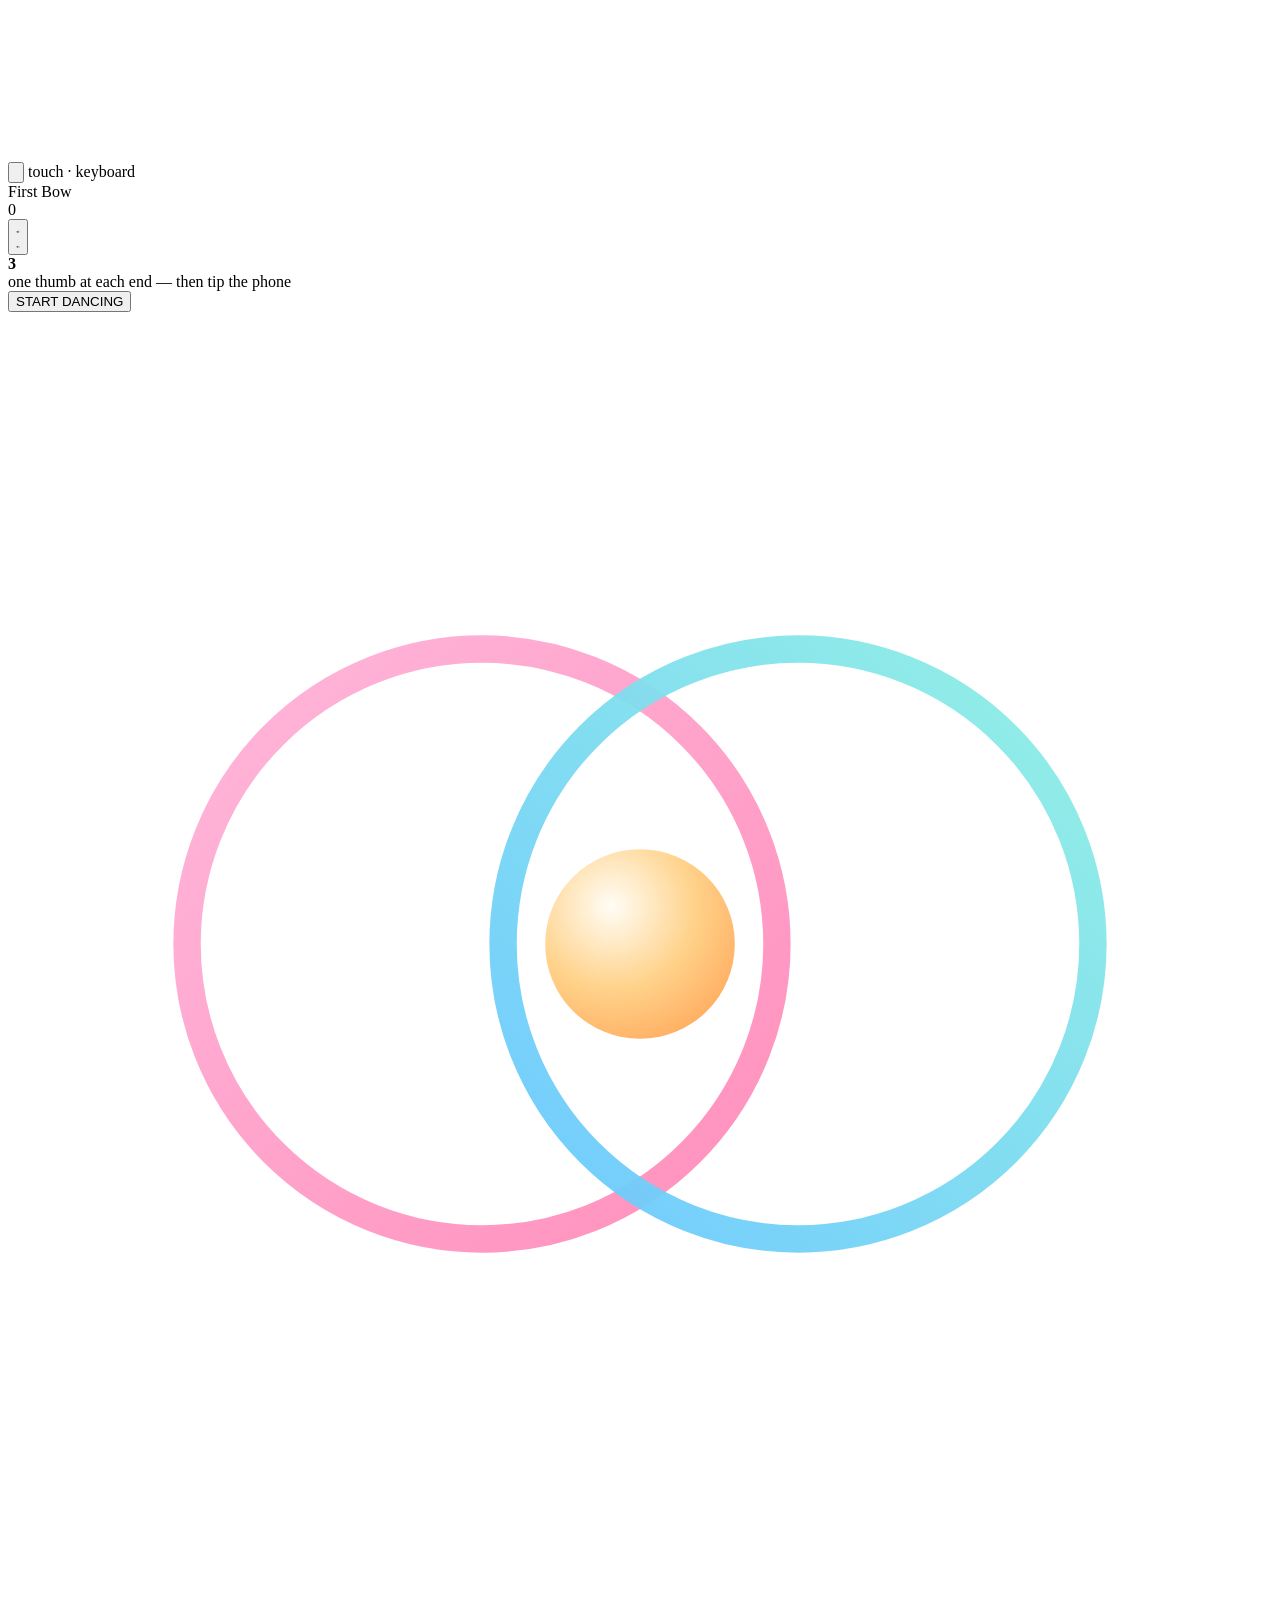
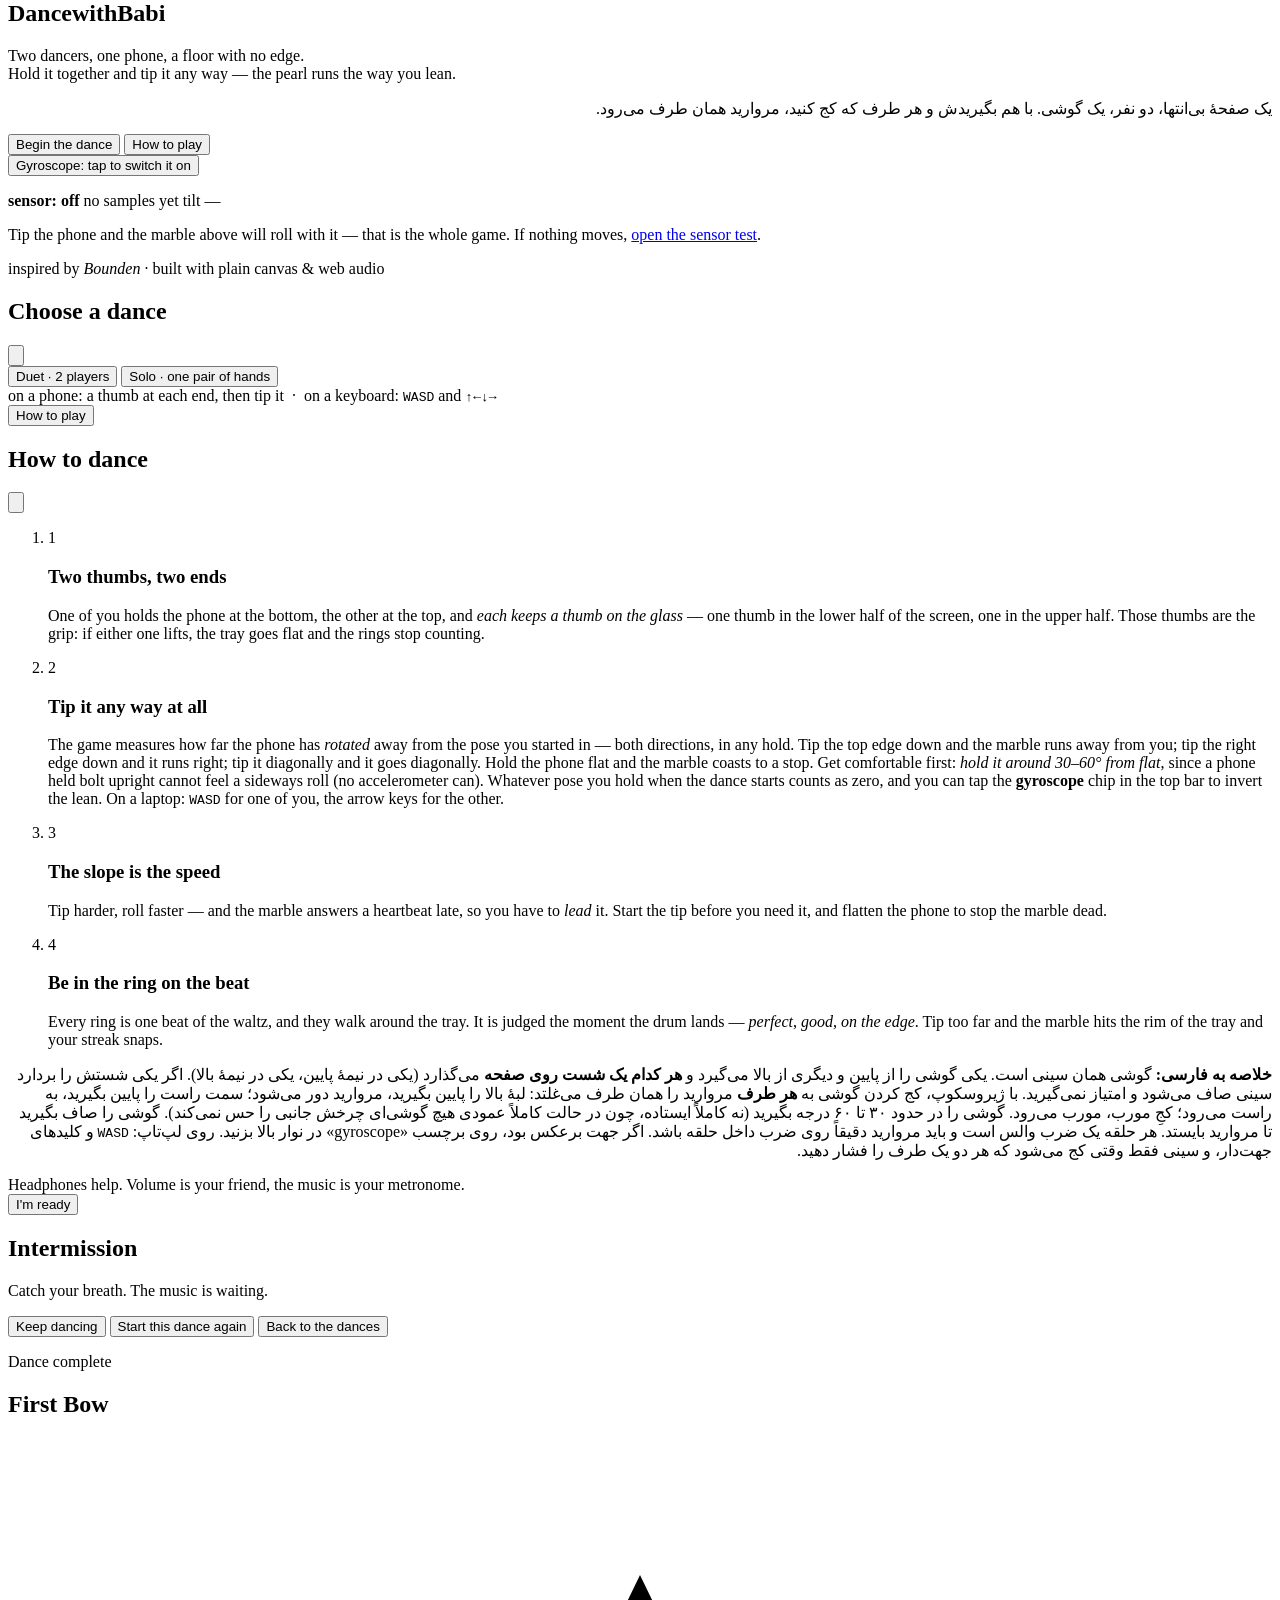
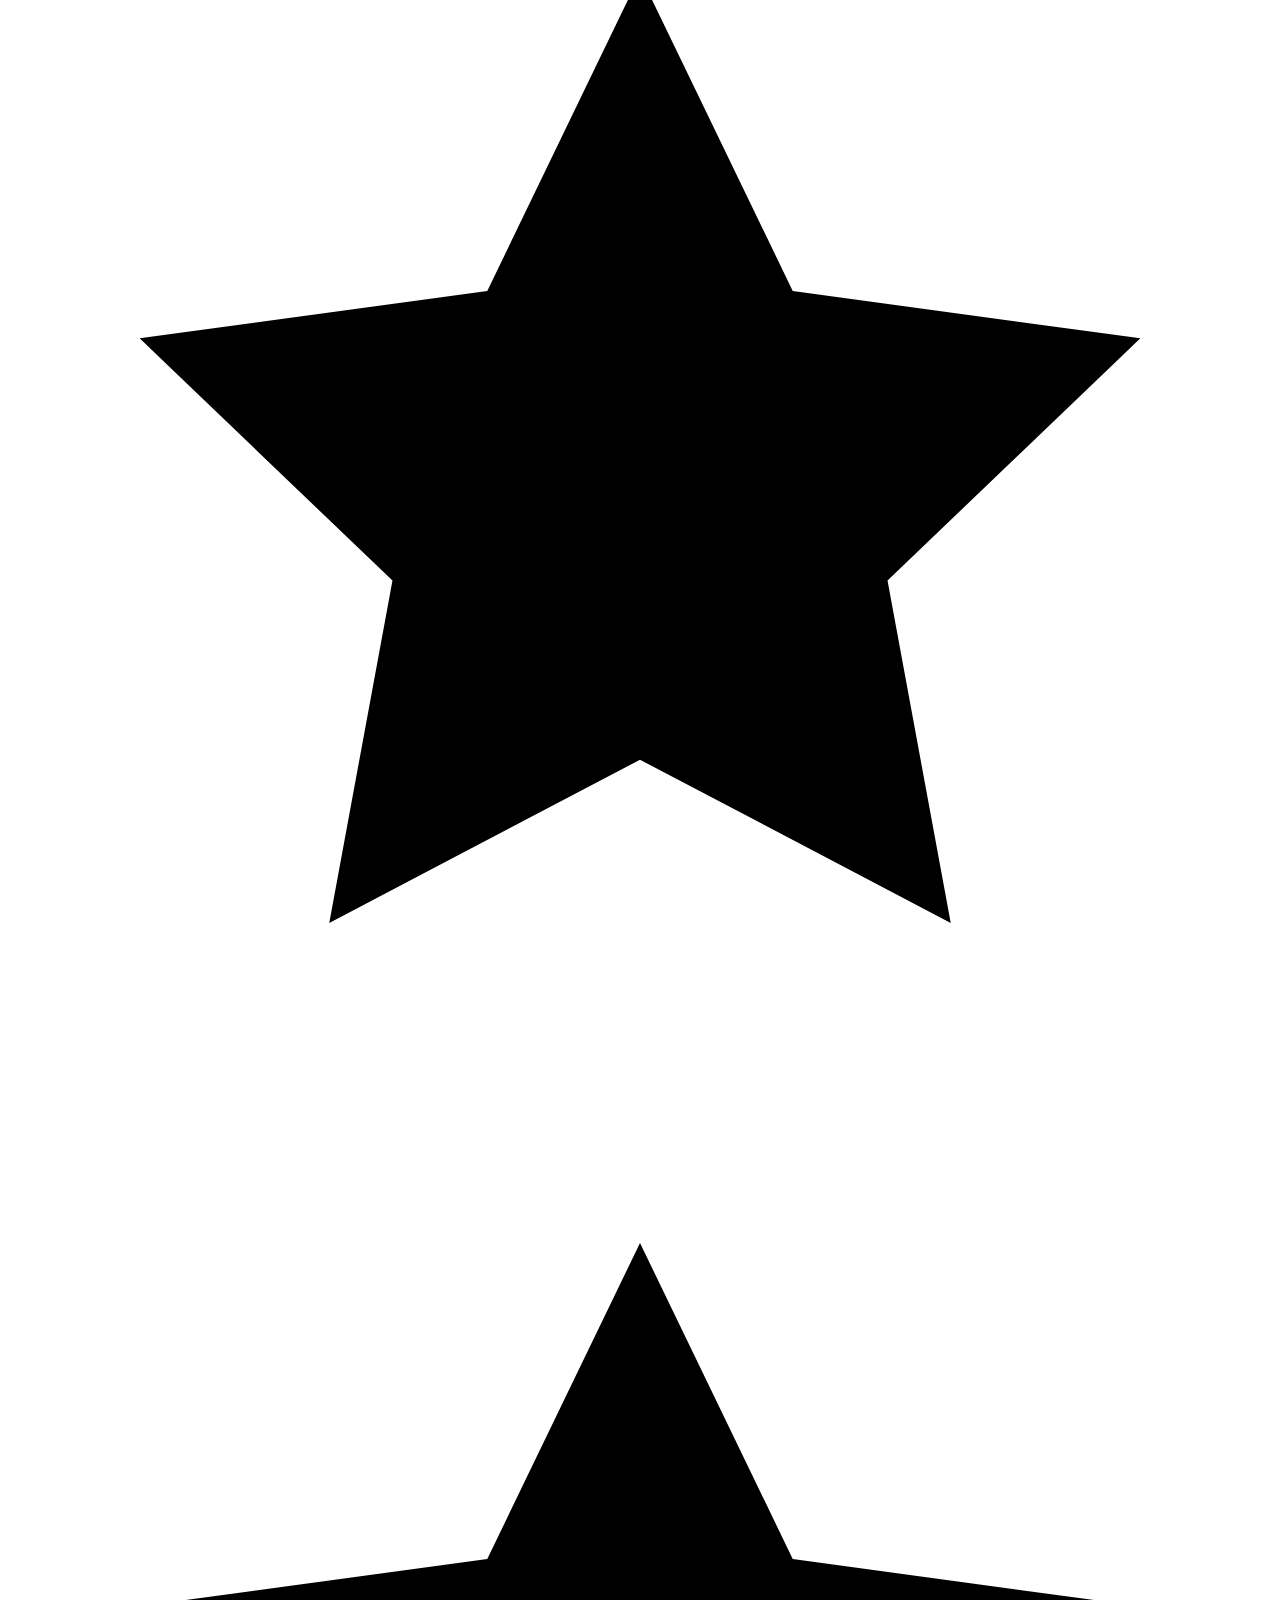
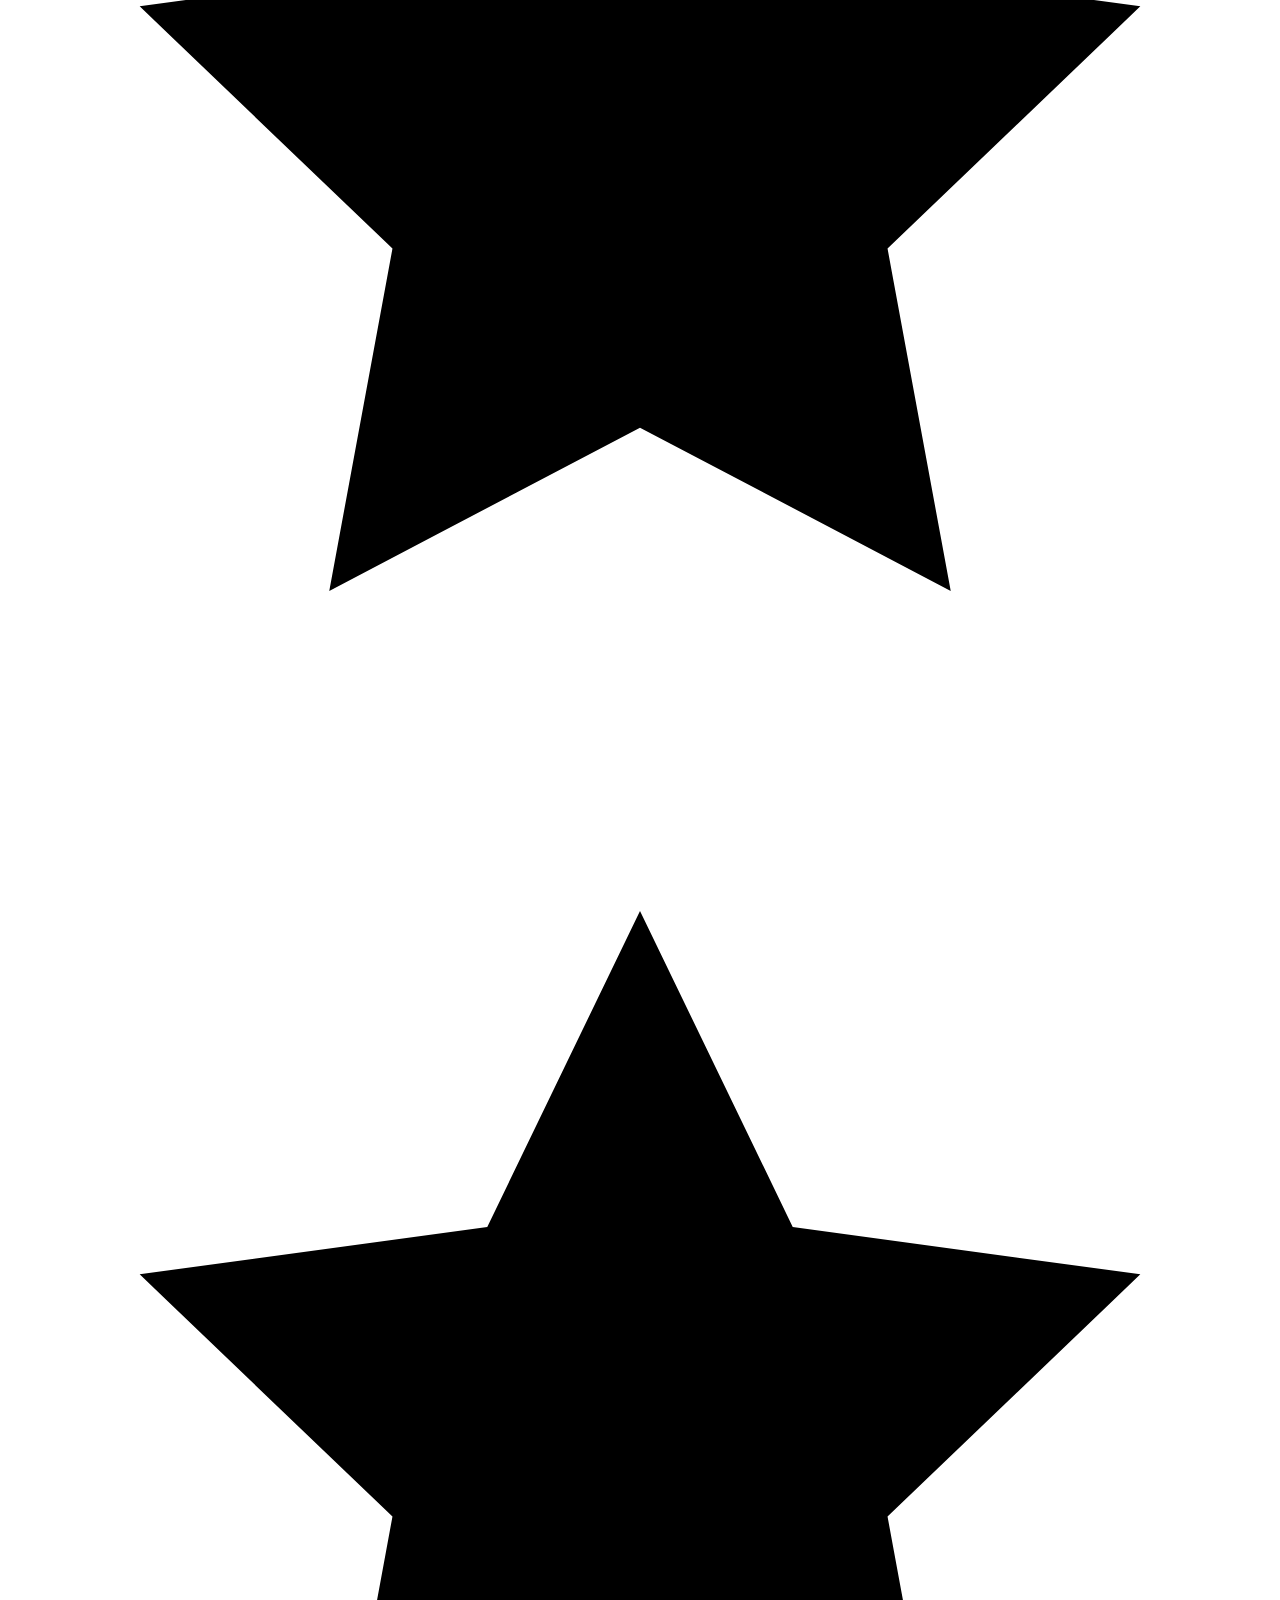
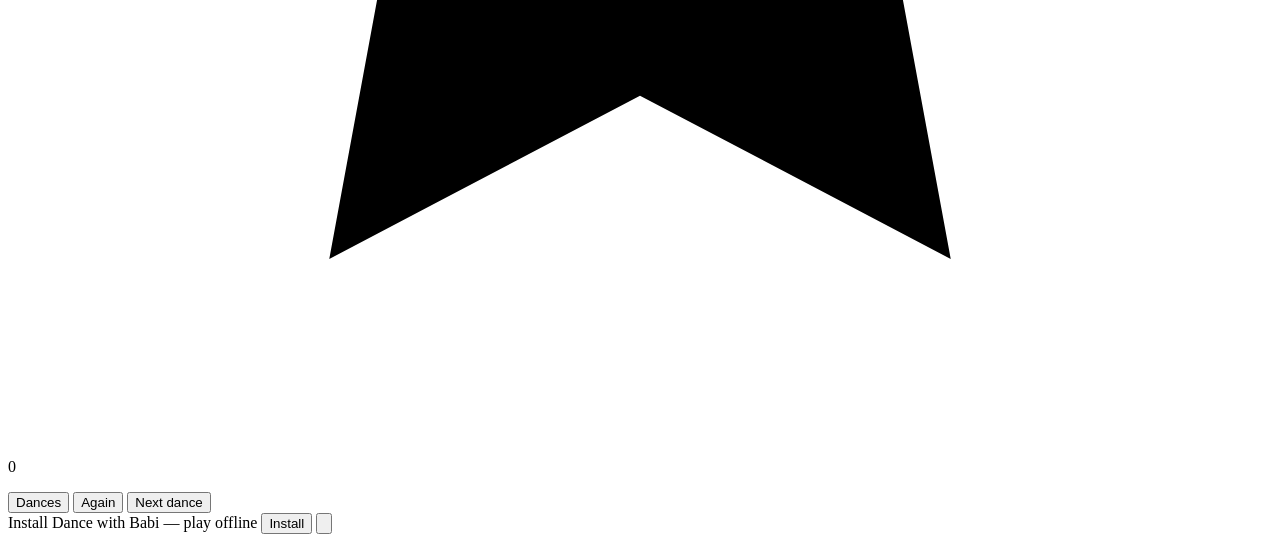
==== commit 994742c5: "in-game install banner (beforeinstallprompt + iOS hint), sw cache v2" ====
--- a/tools/template.html
+++ b/tools/template.html
@@ -23,10 +23,13 @@
 <meta name="mobile-web-app-capable" content="yes" />
 <meta name="apple-mobile-web-app-status-bar-style" content="black-translucent" />
 <meta name="apple-mobile-web-app-title" content="Dance with Babi" />
+<link rel="manifest" href="/manifest.webmanifest" />
+<meta http-equiv="Content-Security-Policy" content="default-src 'self'; script-src 'self' 'unsafe-inline'; style-src 'self' 'unsafe-inline'; img-src 'self' data: blob:; media-src 'self' blob: data:; connect-src 'self'; worker-src 'self'; manifest-src 'self'; base-uri 'none'; form-action 'none'; object-src 'none'" />
 <!-- /* INLINE:STYLE */ -->
 </head>
 <body>
 <canvas id="stage" aria-label="Dance with Babi play field"></canvas>
+<div id="backdrop" style="background-image:var(--poster)" aria-hidden="true"></div>
 
 <div id="ui">
   <!-- ─────────────────────────── HUD ─────────────────────────── -->
@@ -58,7 +61,7 @@
 
     <!-- WELCOME — the poster is the door; one button, nothing else -->
     <section class="screen" id="screen-login">
-      <div class="login-art" style="background-image:url(&quot;__DWB_POSTER_B64__&quot;)" role="img" aria-label="Dance with Babi — a couple dancing while holding one phone, friends around them, music notes in the air"></div>
+      <div class="login-art" style="background-image:var(--poster)" role="img" aria-label="Dance with Babi — a couple dancing while holding one phone, friends around them, music notes in the air"></div>
       <button class="btn primary login-go" id="btn-start" type="button">START DANCING</button>
     </section>
 
@@ -216,8 +219,77 @@
     </section>
 
   </main>
+
+  <!-- install banner — visible on menus only, when the browser offers install -->
+  <div id="install-banner" class="hidden">
+    <span id="install-text">Install Dance with Babi — play offline</span>
+    <button class="btn tiny primary" id="install-btn" type="button">Install</button>
+    <button class="icon-btn small" id="install-x" type="button" aria-label="Dismiss">
+      <svg viewBox="0 0 24 24" aria-hidden="true"><path d="M6 6l12 12M18 6L6 18" fill="none" stroke="currentColor" stroke-width="2" stroke-linecap="round"/></svg>
+    </button>
+  </div>
 </div>
 
 <!-- /* INLINE:SCRIPT */ -->
+<script>
+/* PWA: install the service worker → offline play + automatic updates.
+   Navigations are network-first in sw.js, so a new deploy reaches
+   installed apps on the next launch; if the app is open we reload
+   as soon as no dance is running. */
+if ("serviceWorker" in navigator && (location.protocol === "https:" || location.hostname === "localhost")) {
+  window.addEventListener("load", function () {
+    navigator.serviceWorker.register("/sw.js").catch(function () { /* offline-first still works */ });
+  });
+  navigator.serviceWorker.addEventListener("controllerchange", function () {
+    var g = window.game;
+    if (g && (g.state === "playing" || g.state === "countin" || g.state === "paused")) {
+      window.__dwbPendingReload = true; /* reload once we are back at a menu */
+    } else {
+      location.reload();
+    }
+  });
+}
+</script>
+<script>
+/* install banner — Android/Chrome fires beforeinstallprompt; iOS needs the Share hint.
+   The banner itself is shown on menu screens only (game.js toggles it in show()). */
+(function () {
+  var banner = document.getElementById("install-banner");
+  if (!banner) return;
+  try { if (localStorage.getItem("dwb.noInstall")) return; } catch (e) { /* noop */ }
+  var standalone = (window.matchMedia && window.matchMedia("(display-mode: standalone)").matches) || navigator.standalone === true;
+  if (standalone) return; /* already installed */
+  var text = document.getElementById("install-text");
+  var btn = document.getElementById("install-btn");
+  var x = document.getElementById("install-x");
+  var deferred = null;
+  window.__dwbInstallReady = false;
+  function ready(msg, showBtn) {
+    text.textContent = msg;
+    btn.classList.toggle("hidden", !showBtn);
+    window.__dwbInstallReady = true;
+  }
+  window.addEventListener("beforeinstallprompt", function (e) {
+    e.preventDefault();
+    deferred = e;
+    ready("Install Dance with Babi — play offline · نصب بازی روی گوشی", true);
+  });
+  btn.addEventListener("click", function () {
+    if (!deferred) return;
+    deferred.prompt();
+    deferred.userChoice.then(function (c) { if (c.outcome === "accepted") window.__dwbInstallReady = false; });
+    deferred = null;
+  });
+  x.addEventListener("click", function () {
+    window.__dwbInstallReady = false;
+    banner.classList.add("hidden");
+    try { localStorage.setItem("dwb.noInstall", "1"); } catch (e) { /* noop */ }
+  });
+  var ua = navigator.userAgent || "";
+  if (/iPad|iPhone|iPod/.test(ua)) {
+    ready("iOS: Share ⬆︎ → Add to Home Screen · آیفون: Share → Add to Home Screen", false);
+  }
+})();
+</script>
 </body>
 </html>
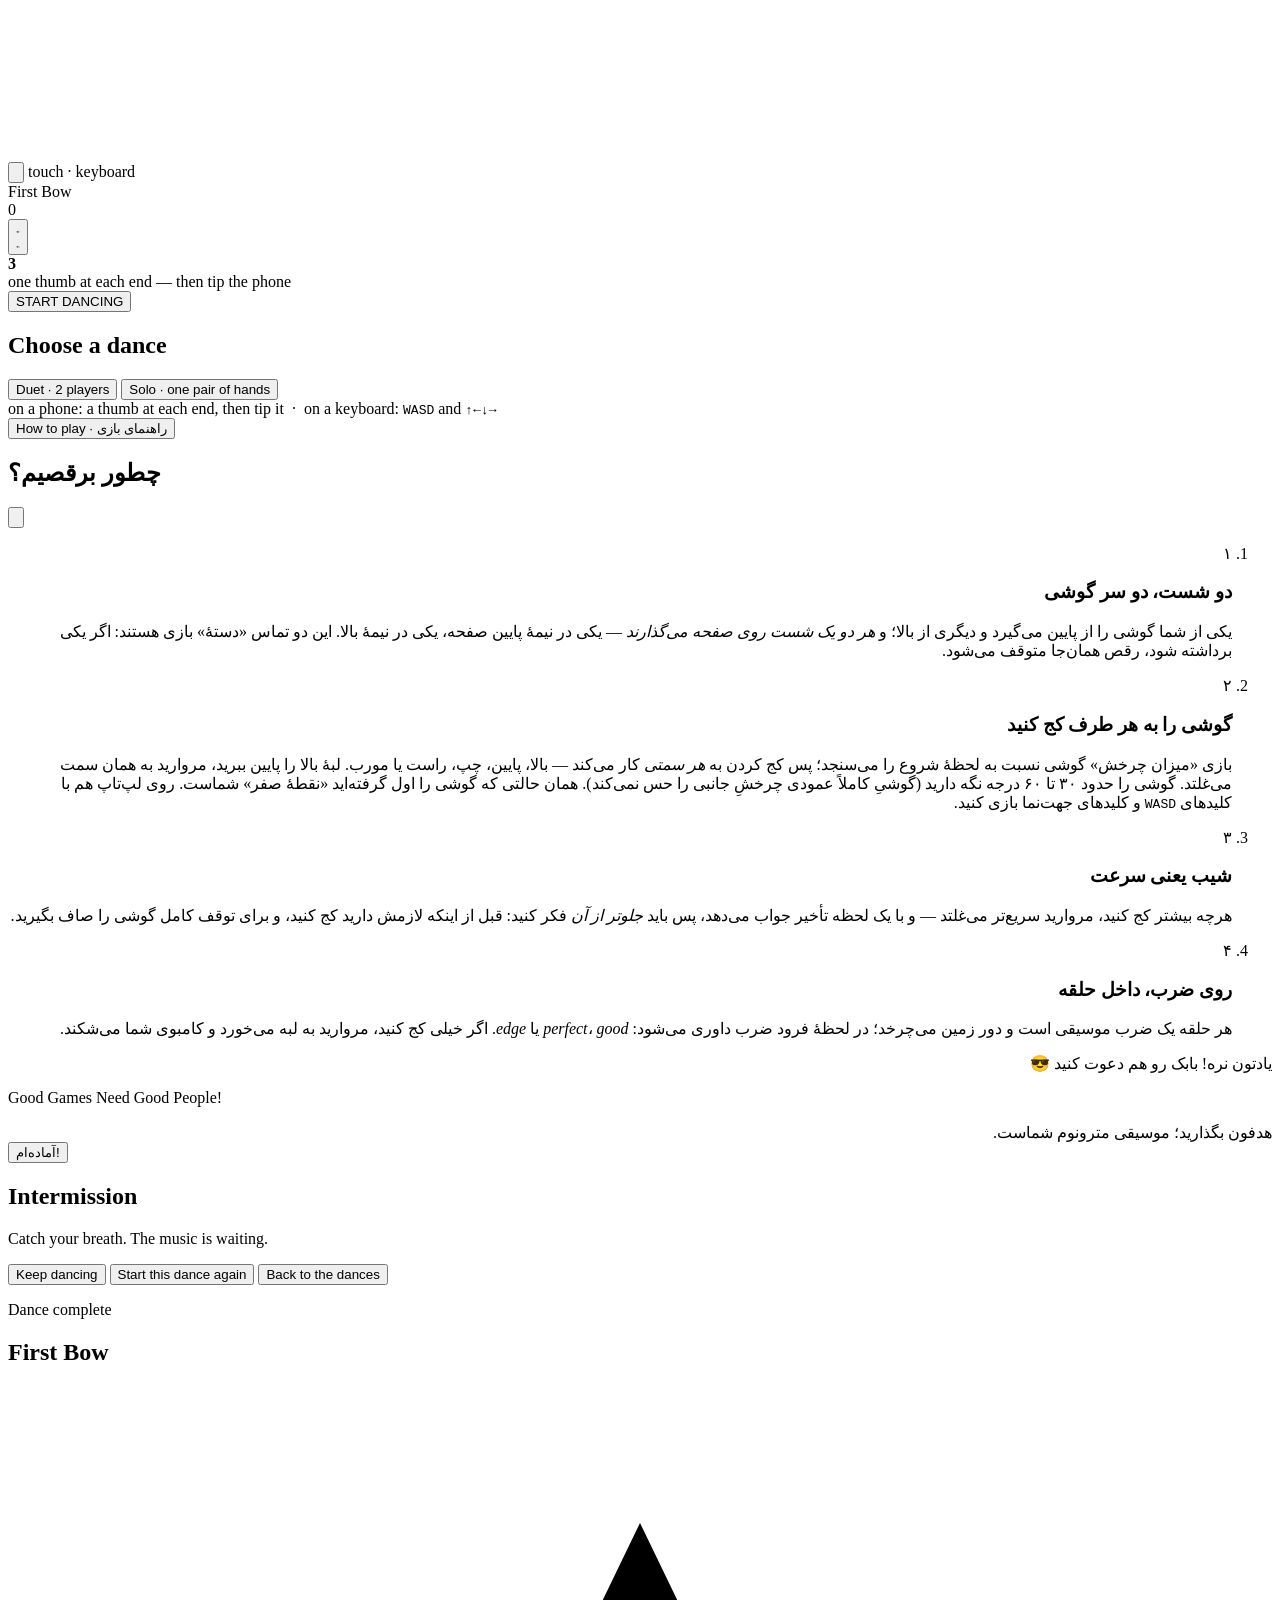
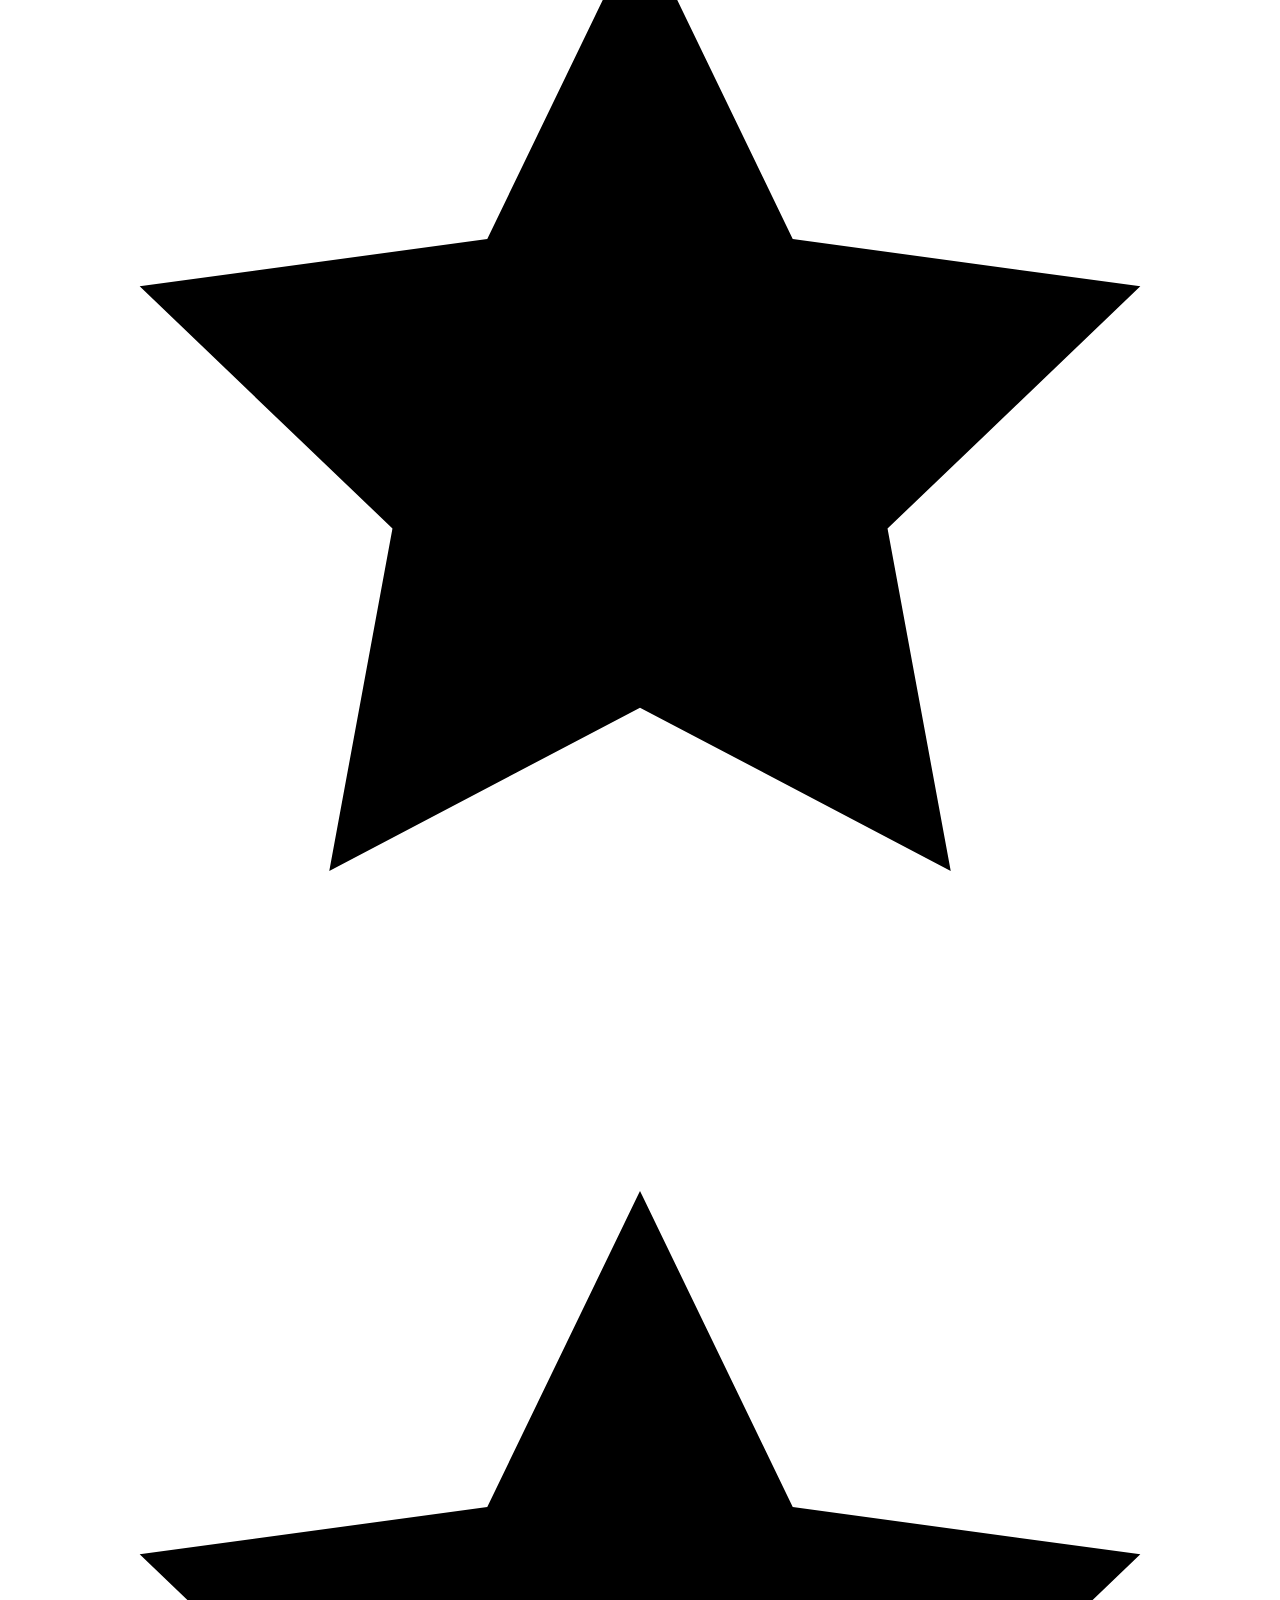
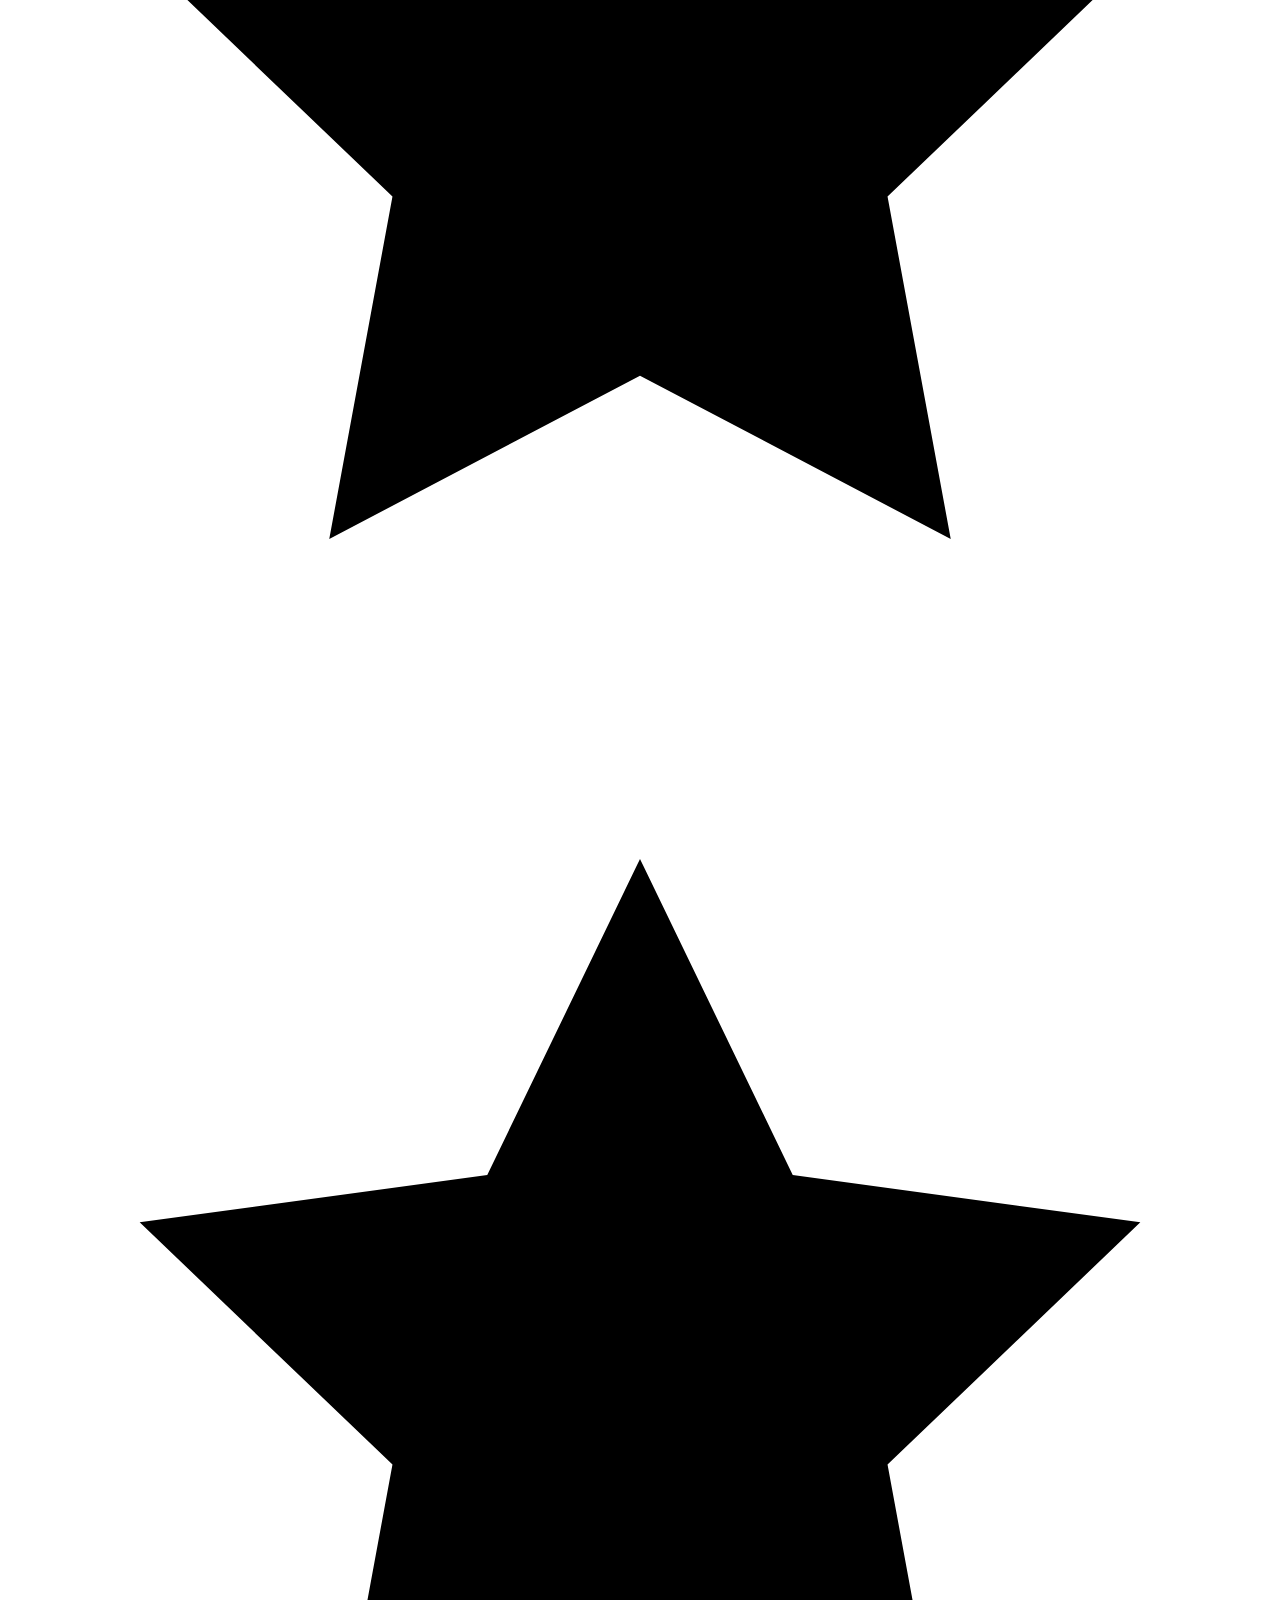
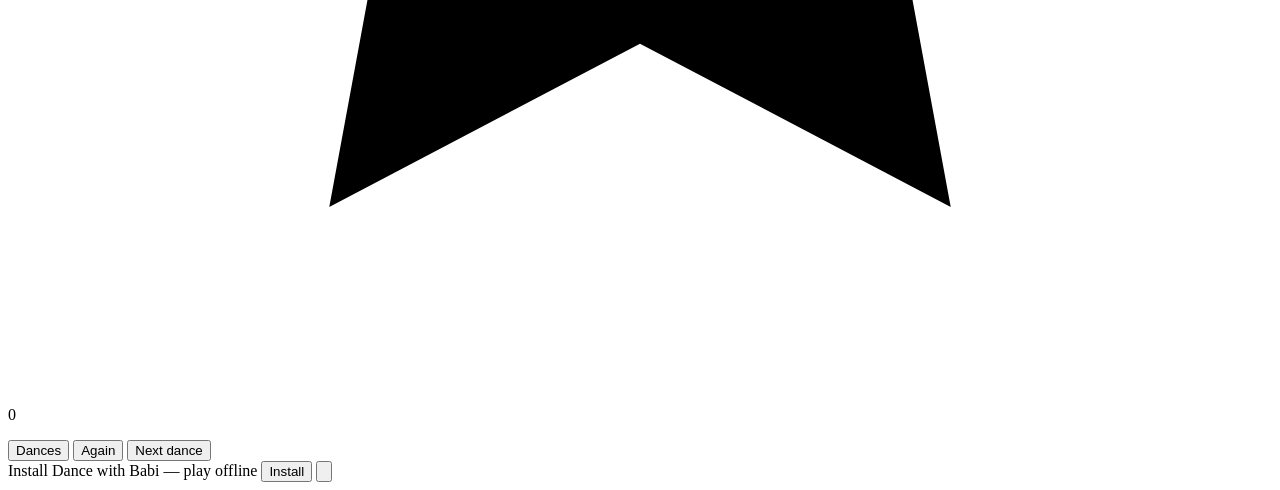
==== commit d2742515: "remove old title menu; stronger frosted glass; Persian how-to with sign-off; trending club rhythms (" ====
--- a/tools/template.html
+++ b/tools/template.html
@@ -65,59 +65,11 @@
       <button class="btn primary login-go" id="btn-start" type="button">START DANCING</button>
     </section>
 
-    <!-- TITLE -->
-    <section class="screen" id="screen-title">
-      <div class="panel title-panel">
-        <div class="emblem">
-          <svg viewBox="0 0 120 120" aria-hidden="true">
-            <defs>
-              <linearGradient id="emb-a" x1="0" y1="0" x2="1" y2="1">
-                <stop offset="0" stop-color="#ffb3d9"/><stop offset="1" stop-color="#ff8ab8"/>
-              </linearGradient>
-              <linearGradient id="emb-b" x1="1" y1="0" x2="0" y2="1">
-                <stop offset="0" stop-color="#8ff0e2"/><stop offset="1" stop-color="#69c7ff"/>
-              </linearGradient>
-              <radialGradient id="emb-p" cx="0.35" cy="0.3" r="0.8">
-                <stop offset="0" stop-color="#fffdf6"/><stop offset="0.55" stop-color="#ffd28a"/><stop offset="1" stop-color="#ffab5e"/>
-              </radialGradient>
-            </defs>
-            <circle cx="45" cy="60" r="28" fill="none" stroke="url(#emb-a)" stroke-width="2.6" opacity=".95"/>
-            <circle cx="75" cy="60" r="28" fill="none" stroke="url(#emb-b)" stroke-width="2.6" opacity=".95"/>
-            <circle cx="60" cy="60" r="9" fill="url(#emb-p)"/>
-          </svg>
-        </div>
-        <h1>Dance<span class="with">with</span>Babi</h1>
-        <p class="tagline">Two dancers, one phone, a floor with no edge.<br/>Hold it together and tip it any way — the pearl runs the way you lean.</p>
-        <p class="tagline fa" dir="rtl" lang="fa">یک صفحهٔ بی‌انتها، دو نفر، یک گوشی. با هم بگیریدش و هر طرف که کج کنید، مروارید همان طرف می‌رود.</p>
-        <div class="title-actions">
-          <button class="btn primary" data-go="levels">Begin the dance</button>
-          <button class="btn ghost" data-go="howto">How to play</button>
-        </div>
-        <button class="motion-btn" id="btn-motion" type="button">
-          <i class="dot" aria-hidden="true"></i>
-          <span id="motion-label">Gyroscope: tap to switch it on</span>
-        </button>
-        <p class="motion-note hidden" id="motion-note"></p>
-        <div class="sensor" id="sensor">
-          <b id="sensor-state">sensor: off</b>
-          <span id="sensor-raw">no samples yet</span>
-          <span id="sensor-tilt">tilt —</span>
-        </div>
-        <p class="motion-tip">Tip the phone and the marble above will roll with it — that is the whole game.
-          If nothing moves, <a href="./sensor.html">open the sensor test</a>.</p>
-        
-        <p class="foot-note" id="title-names">inspired by <em>Bounden</em> · built with plain canvas &amp; web audio</p>
-      </div>
-    </section>
-
     <!-- LEVEL SELECT -->
     <section class="screen hidden" id="screen-levels">
       <div class="panel wide">
         <div class="panel-head">
           <h2>Choose a dance</h2>
-          <button class="icon-btn small" data-go="title" aria-label="Back">
-            <svg viewBox="0 0 24 24" aria-hidden="true"><path d="M14.5 5.5L8 12l6.5 6.5" fill="none" stroke="currentColor" stroke-width="2" stroke-linecap="round" stroke-linejoin="round"/></svg>
-          </button>
         </div>
 
         <div class="mode-switch" role="group" aria-label="Mode">
@@ -131,7 +83,7 @@
           <div class="hint">
             on a phone: a thumb at each end, then tip it &nbsp;·&nbsp; on a keyboard: <kbd>W</kbd><kbd>A</kbd><kbd>S</kbd><kbd>D</kbd> and <kbd>↑</kbd><kbd>←</kbd><kbd>↓</kbd><kbd>→</kbd>
           </div>
-          <button class="btn tiny ghost" data-go="howto">How to play</button>
+          <button class="btn tiny ghost" data-go="howto">How to play · راهنمای بازی</button>
         </div>
       </div>
     </section>
@@ -140,51 +92,51 @@
     <section class="screen hidden" id="screen-howto">
       <div class="panel wide">
         <div class="panel-head">
-          <h2>How to dance</h2>
-          <button class="icon-btn small" data-go="levels" aria-label="Back">
+          <h2>چطور برقصیم؟</h2>
+          <button class="icon-btn small" data-go="levels" aria-label="بازگشت">
             <svg viewBox="0 0 24 24" aria-hidden="true"><path d="M14.5 5.5L8 12l6.5 6.5" fill="none" stroke="currentColor" stroke-width="2" stroke-linecap="round" stroke-linejoin="round"/></svg>
           </button>
         </div>
-        <ol class="steps">
-          <li>
-            <span class="num">1</span>
-            <div>
-              <h3>Two thumbs, two ends</h3>
-              <p>One of you holds the phone at the bottom, the other at the top, and <em>each keeps a thumb on the glass</em> — one thumb in the lower half of the screen, one in the upper half. Those thumbs are the grip: if either one lifts, the tray goes flat and the rings stop counting.</p>
-            </div>
-          </li>
-          <li>
-            <span class="num">2</span>
-            <div>
-              <h3>Tip it any way at all</h3>
-              <p>The game measures how far the phone has <em>rotated</em> away from the pose you started in — both directions, in any hold. Tip the top edge down and the marble runs away from you; tip the right edge down and it runs right; tip it diagonally and it goes diagonally. Hold the phone flat and the marble coasts to a stop. Get comfortable first: <em>hold it around 30–60° from flat</em>, since a phone held bolt upright cannot feel a sideways roll (no accelerometer can). Whatever pose you hold when the dance starts counts as zero, and you can tap the <b>gyroscope</b> chip in the top bar to invert the lean. On a laptop: <kbd>W</kbd><kbd>A</kbd><kbd>S</kbd><kbd>D</kbd> for one of you, the arrow keys for the other.</p>
-            </div>
-          </li>
-          <li>
-            <span class="num">3</span>
-            <div>
-              <h3>The slope is the speed</h3>
-              <p>Tip harder, roll faster — and the marble answers a heartbeat late, so you have to <em>lead</em> it. Start the tip before you need it, and flatten the phone to stop the marble dead.</p>
-            </div>
-          </li>
-          <li>
-            <span class="num">4</span>
-            <div>
-              <h3>Be in the ring on the beat</h3>
-              <p>Every ring is one beat of the waltz, and they walk around the tray. It is judged the moment the drum lands — <em>perfect</em>, <em>good</em>, <em>on the edge</em>. Tip too far and the marble hits the rim of the tray and your streak snaps.</p>
+        <ol class="steps" dir="rtl" lang="fa">
+          <li>
+            <span class="num">۱</span>
+            <div>
+              <h3>دو شست، دو سر گوشی</h3>
+              <p>یکی از شما گوشی را از پایین می‌گیرد و دیگری از بالا؛ و <em>هر دو یک شست روی صفحه می‌گذارند</em> — یکی در نیمهٔ پایین صفحه، یکی در نیمهٔ بالا. این دو تماس «دستهٔ» بازی هستند: اگر یکی برداشته شود، رقص همان‌جا متوقف می‌شود.</p>
+            </div>
+          </li>
+          <li>
+            <span class="num">۲</span>
+            <div>
+              <h3>گوشی را به هر طرف کج کنید</h3>
+              <p>بازی «میزان چرخش» گوشی نسبت به لحظهٔ شروع را می‌سنجد؛ پس کج کردن به <em>هر سمتی</em> کار می‌کند — بالا، پایین، چپ، راست یا مورب. لبهٔ بالا را پایین ببرید، مروارید به همان سمت می‌غلتد. گوشی را حدود ۳۰ تا ۶۰ درجه نگه دارید (گوشیِ کاملاً عمودی چرخشِ جانبی را حس نمی‌کند). همان حالتی که گوشی را اول گرفته‌اید «نقطهٔ صفر» شماست. روی لپ‌تاپ هم با کلیدهای <kbd>W</kbd><kbd>A</kbd><kbd>S</kbd><kbd>D</kbd> و کلیدهای جهت‌نما بازی کنید.</p>
+            </div>
+          </li>
+          <li>
+            <span class="num">۳</span>
+            <div>
+              <h3>شیب یعنی سرعت</h3>
+              <p>هرچه بیشتر کج کنید، مروارید سریع‌تر می‌غلتد — و با یک لحظه تأخیر جواب می‌دهد، پس باید <em>جلوتر از آن</em> فکر کنید: قبل از اینکه لازمش دارید کج کنید، و برای توقف کامل گوشی را صاف بگیرید.</p>
+            </div>
+          </li>
+          <li>
+            <span class="num">۴</span>
+            <div>
+              <h3>روی ضرب، داخل حلقه</h3>
+              <p>هر حلقه یک ضرب موسیقی است و دور زمین می‌چرخد؛ در لحظهٔ فرود ضرب داوری می‌شود: <em>perfect</em>، <em>good</em> یا <em>edge</em>. اگر خیلی کج کنید، مروارید به لبه می‌خورد و کامبوی شما می‌شکند.</p>
             </div>
           </li>
         </ol>
-        <div class="steps fa" dir="rtl" lang="fa">
-          <p><b>خلاصه به فارسی:</b> گوشی همان سینی است. یکی گوشی را از پایین و دیگری از بالا می‌گیرد و <b>هر کدام یک شست روی صفحه</b> می‌گذارد (یکی در نیمهٔ پایین، یکی در نیمهٔ بالا). اگر یکی شستش را بردارد سینی صاف می‌شود و امتیاز نمی‌گیرید. با ژیروسکوپ، کج کردن گوشی به <b>هر طرف</b> مروارید را همان طرف می‌غلتد: لبهٔ بالا را پایین بگیرید، مروارید دور می‌شود؛ سمت راست را پایین بگیرید، به راست می‌رود؛ کجِ مورب، مورب می‌رود. گوشی را در حدود ۳۰ تا ۶۰ درجه بگیرید (نه کاملاً ایستاده، چون در حالت کاملاً عمودی هیچ گوشی‌ای چرخش جانبی را حس نمی‌کند). گوشی را صاف بگیرید تا مروارید بایستد. هر حلقه یک ضرب والس است و باید مروارید دقیقاً روی ضرب داخل حلقه باشد. اگر جهت برعکس بود، روی برچسب «gyroscope» در نوار بالا بزنید. روی لپ‌تاپ: <kbd>W</kbd><kbd>A</kbd><kbd>S</kbd><kbd>D</kbd> و کلیدهای جهت‌دار، و سینی فقط وقتی کج می‌شود که هر دو یک طرف را فشار دهید.</p>
+        <div class="signoff">
+          <p class="signoff-fa" dir="rtl" lang="fa">یادتون نره! بابک رو هم دعوت کنید 😎</p>
+          <p class="signoff-en">Good Games Need Good People!</p>
         </div>
         <div class="panel-foot">
-          <div class="hint">Headphones help. Volume is your friend, the music is your metronome.</div>
-          <button class="btn primary" data-go="levels">I'm ready</button>
-        </div>
-      </div>
-    </section>
-
+          <div class="hint" dir="rtl" lang="fa">هدفون بگذارید؛ موسیقی مترونوم شماست.</div>
+          <button class="btn primary" data-go="levels">آماده‌ام!</button>
+        </div>
+      </div>
+    </section>
     <!-- PAUSE -->
     <section class="screen hidden" id="screen-pause">
       <div class="panel">
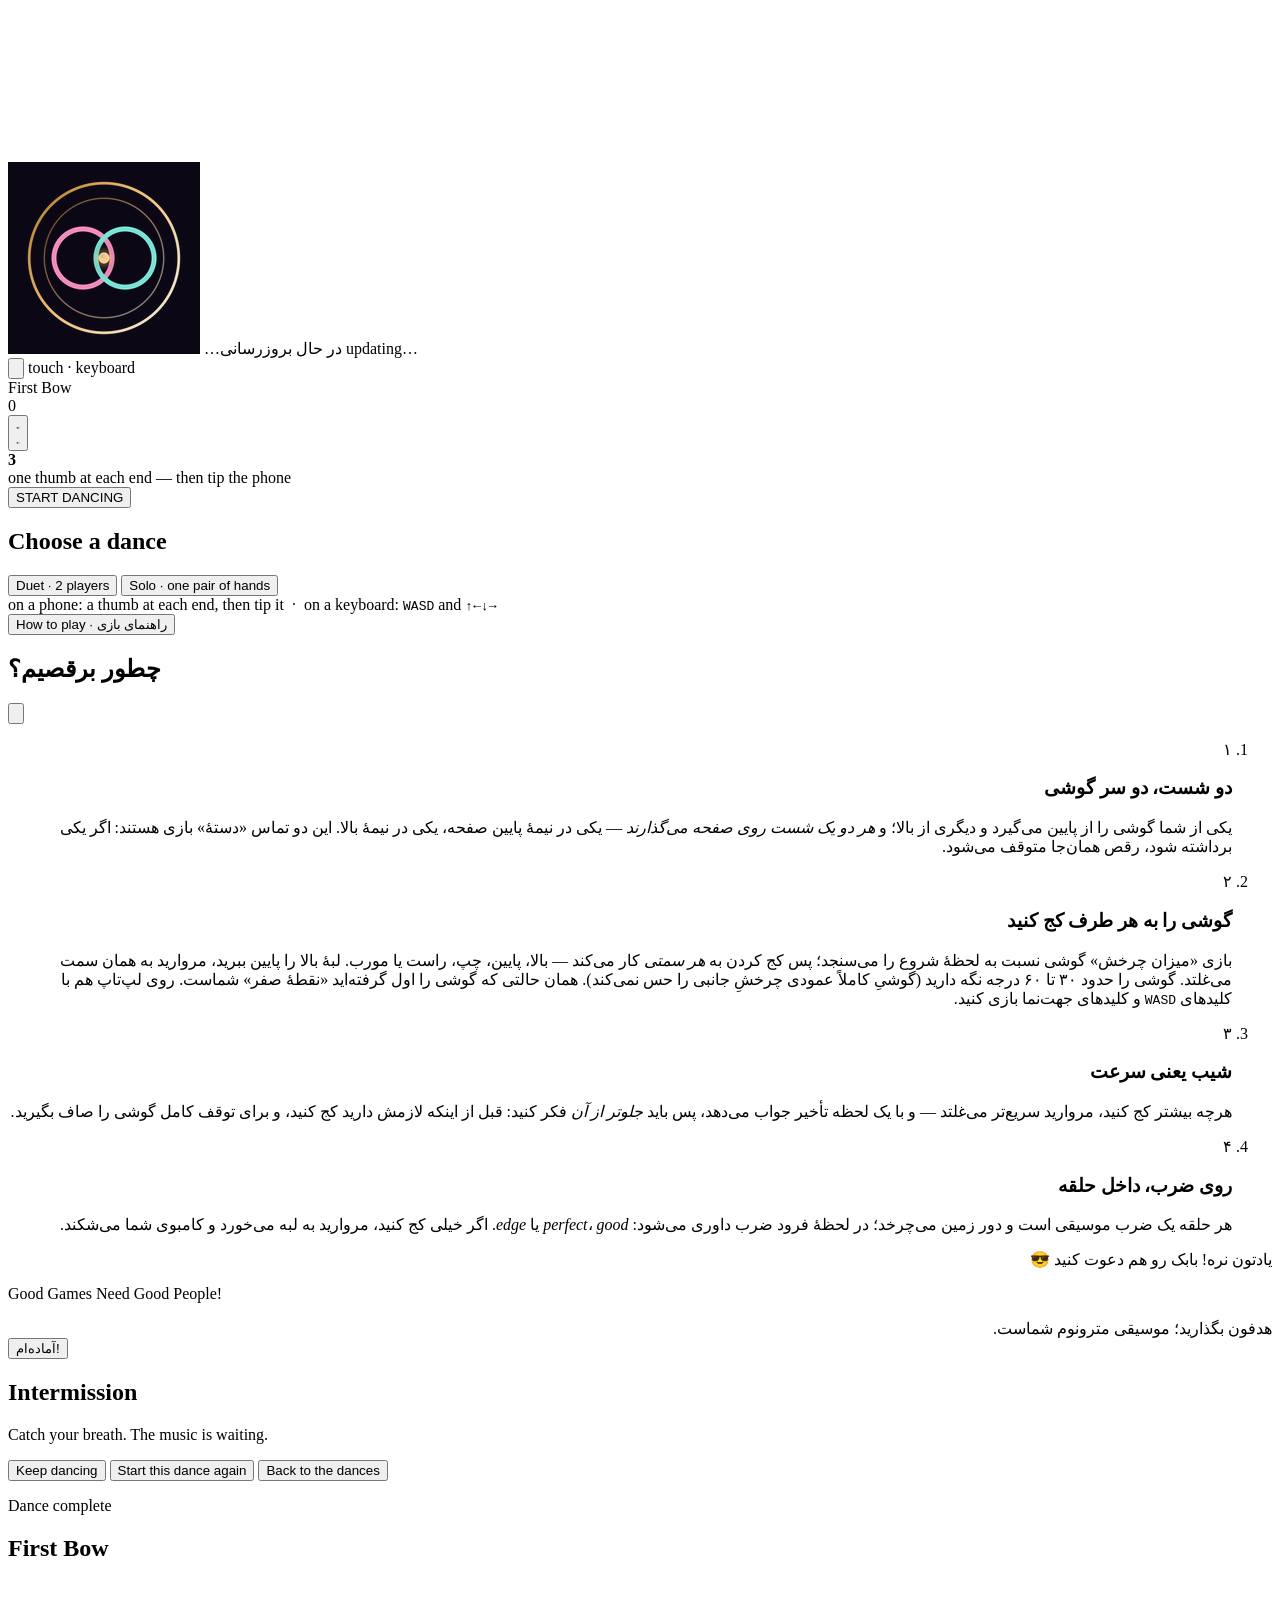
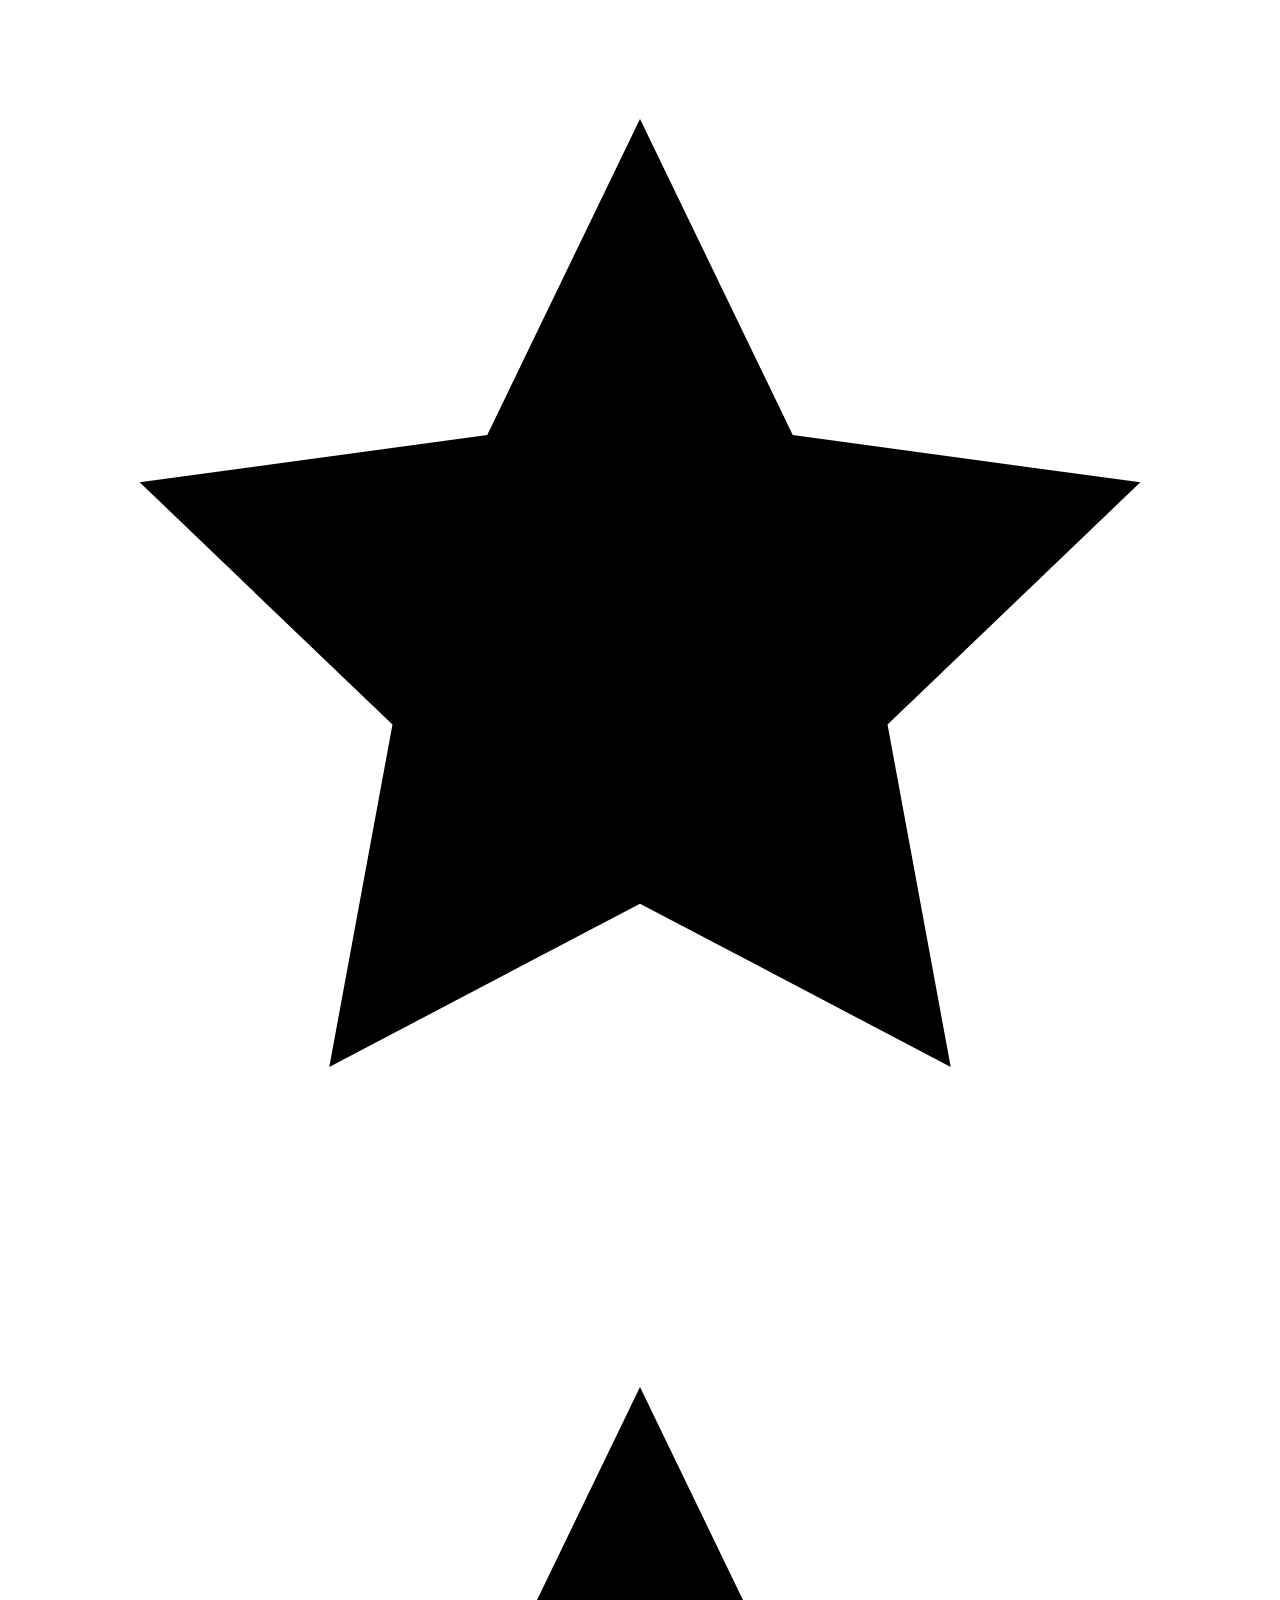
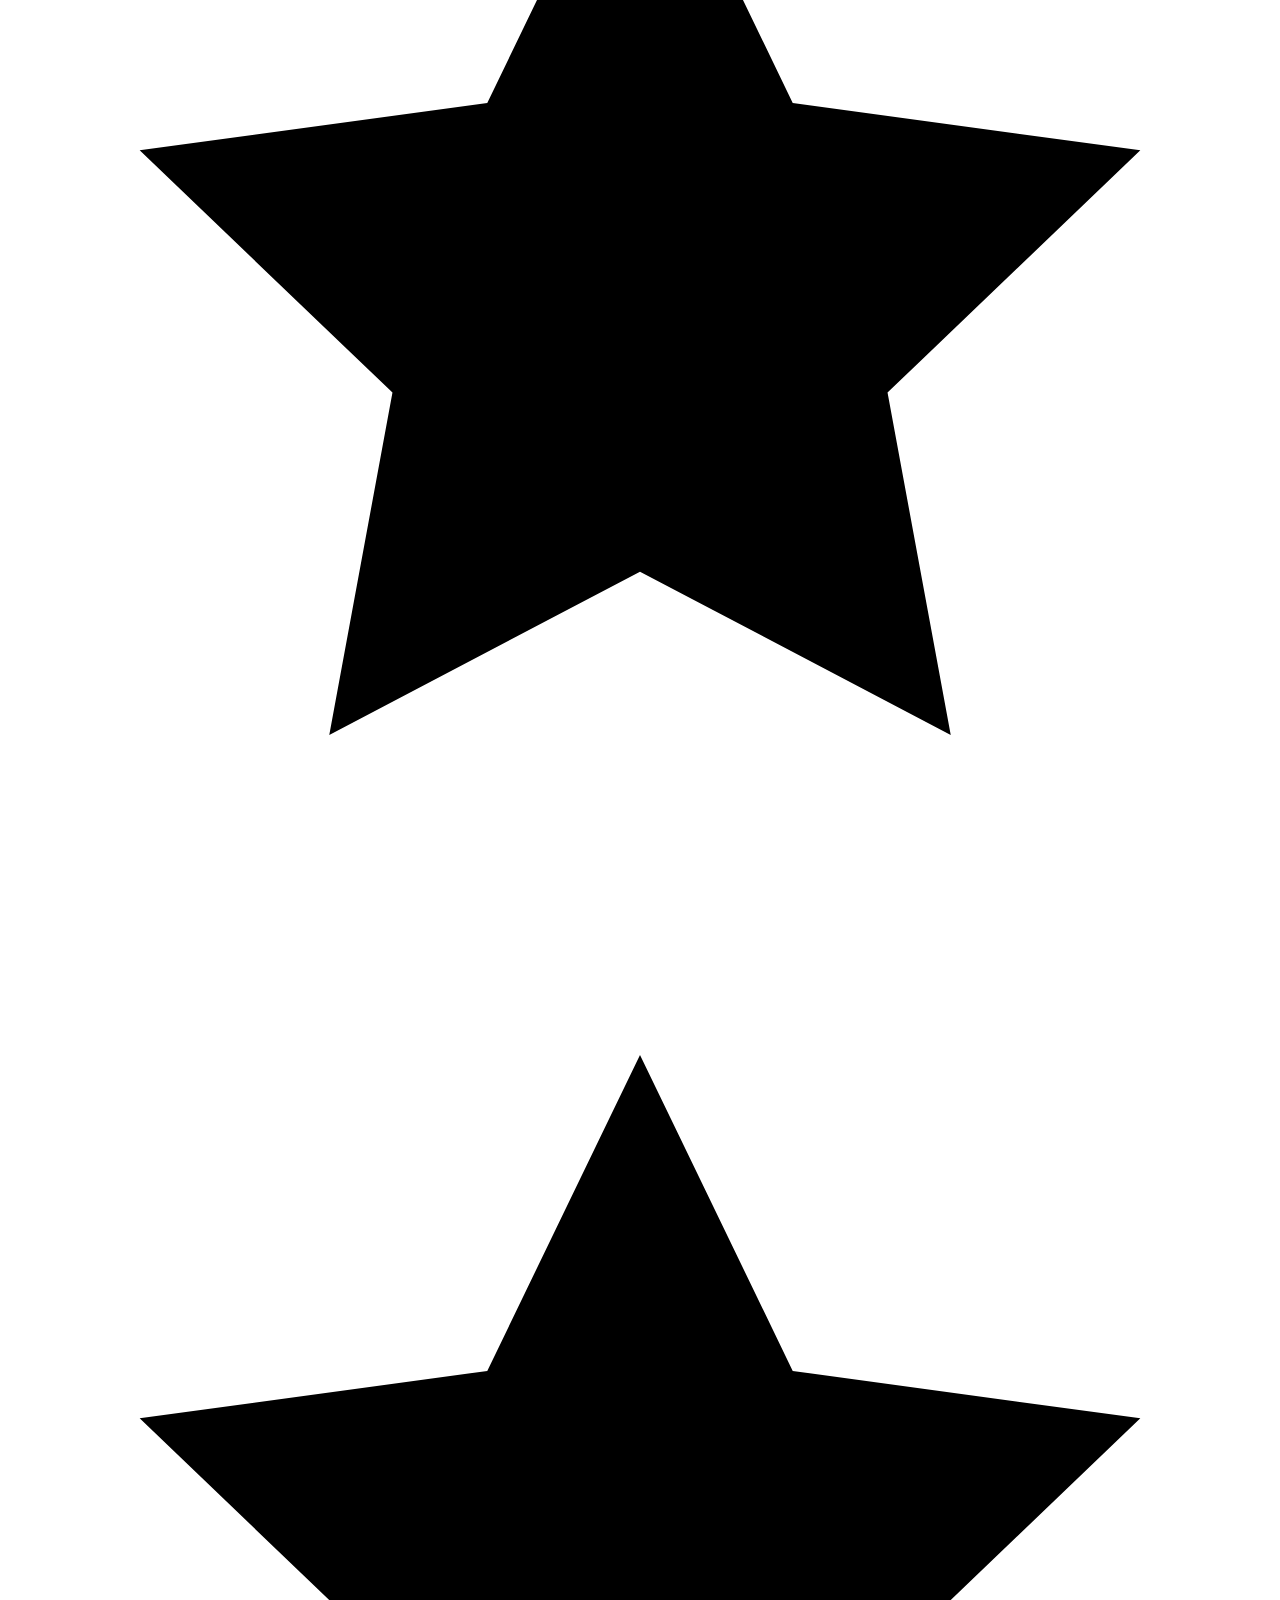
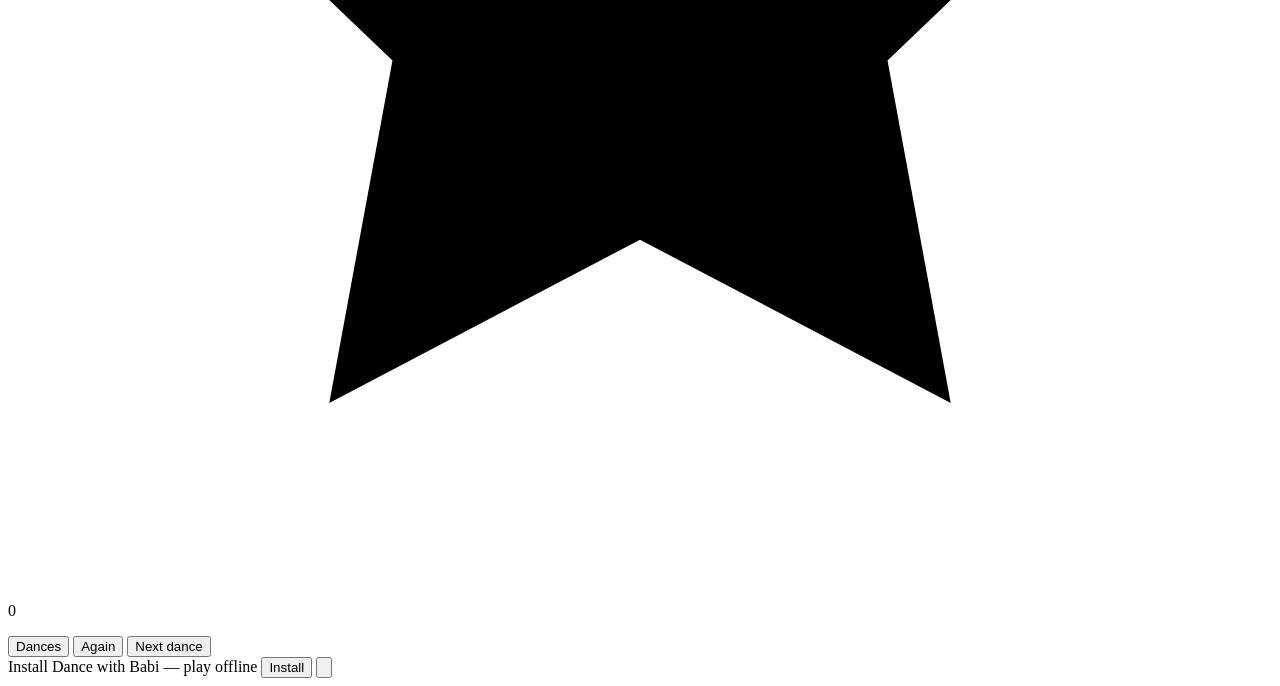
==== commit 315c1324: "update bar: when the service worker finds/installs a new version, a top pill shows our icon + «در حا" ====
--- a/tools/template.html
+++ b/tools/template.html
@@ -31,6 +31,14 @@
 <canvas id="stage" aria-label="Dance with Babi play field"></canvas>
 <div id="backdrop" style="background-image:var(--poster)" aria-hidden="true"></div>
 
+<!-- update bar: shown while the service worker downloads a new version -->
+<div id="updbar" class="hidden" role="status" aria-live="polite">
+  <img src="/icon-192.png" alt="Dance with Babi">
+  <span class="fa" dir="rtl" lang="fa">در حال بروزرسانی…</span>
+  <span class="en">updating…</span>
+  <i class="fill"></i>
+</div>
+
 <div id="ui">
   <!-- ─────────────────────────── HUD ─────────────────────────── -->
   <header id="topbar" class="hidden">
@@ -189,10 +197,26 @@
    installed apps on the next launch; if the app is open we reload
    as soon as no dance is running. */
 if ("serviceWorker" in navigator && (location.protocol === "https:" || location.hostname === "localhost")) {
+  function dwbUpdBar(show) {
+    var b = document.getElementById("updbar");
+    if (b) b.classList.toggle("hidden", !show);
+  }
   window.addEventListener("load", function () {
-    navigator.serviceWorker.register("/sw.js").catch(function () { /* offline-first still works */ });
+    navigator.serviceWorker.register("/sw.js").then(function (reg) {
+      /* a newer worker is already waiting → show the bar right away */
+      if (reg.waiting && navigator.serviceWorker.controller) dwbUpdBar(true);
+      reg.addEventListener("updatefound", function () {
+        var w = reg.installing;
+        if (!w) return;
+        w.addEventListener("statechange", function () {
+          if (w.state === "installed" && navigator.serviceWorker.controller) dwbUpdBar(true);
+          if (w.state === "activated") dwbUpdBar(false);
+        });
+      });
+    }).catch(function () { /* offline-first still works */ });
   });
   navigator.serviceWorker.addEventListener("controllerchange", function () {
+    dwbUpdBar(false);
     var g = window.game;
     if (g && (g.state === "playing" || g.state === "countin" || g.state === "paused")) {
       window.__dwbPendingReload = true; /* reload once we are back at a menu */
